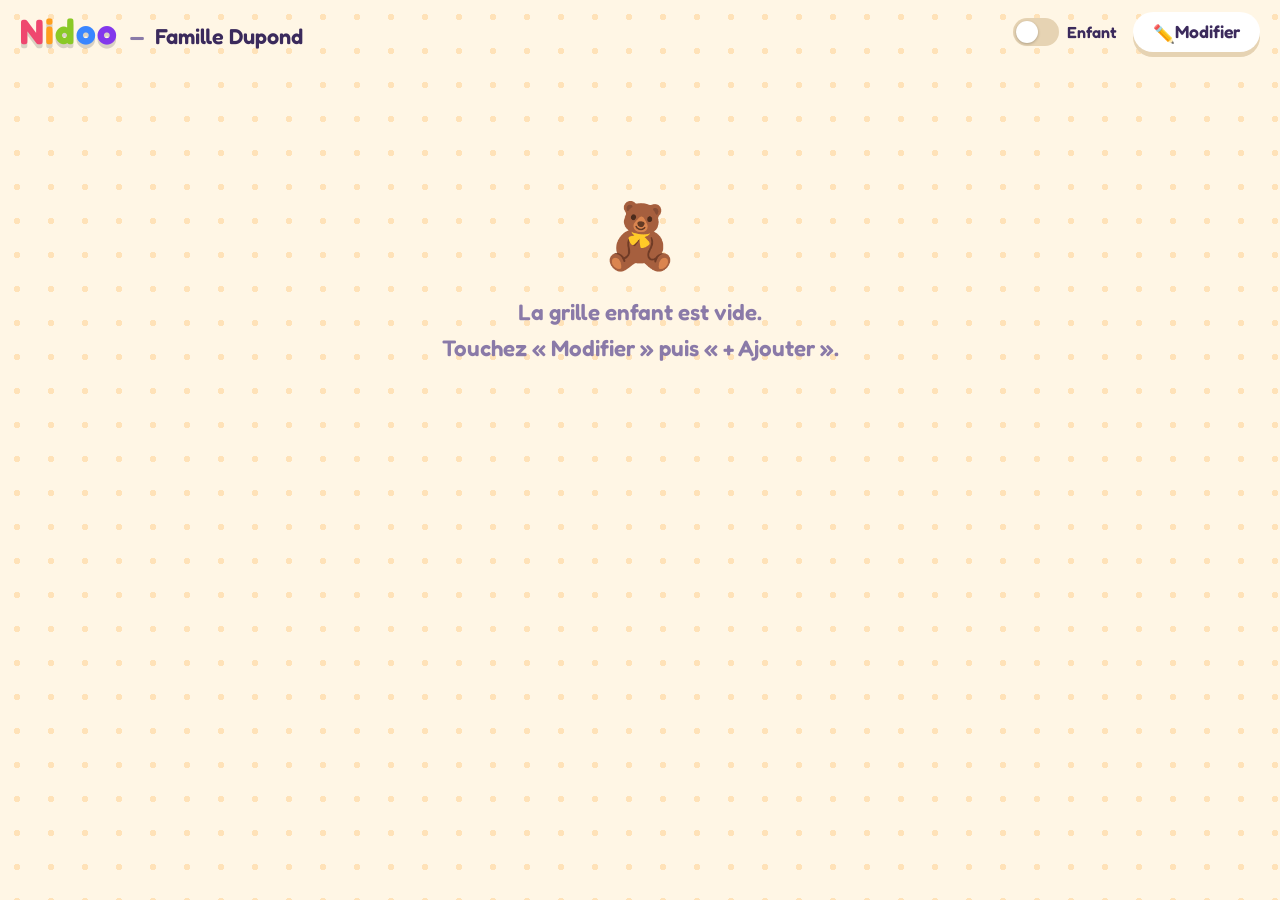
==== index.html @ b6266dcc "Widget premium Solde bancaire (Enable Banking), widgets premium débloqués par mot de passe vérifié c" ====
<!doctype html>
<html lang="fr">
<head>
  <meta charset="utf-8">
  <meta name="viewport" content="width=device-width, initial-scale=1, viewport-fit=cover">
  <meta name="apple-mobile-web-app-capable" content="yes">
  <meta name="mobile-web-app-capable" content="yes">
  <title>Nidoo</title>
  <!-- Style "enfant" ou "adulte" choisi sur cet appareil : appliqué tout de suite (évite un clignotement). -->
  <script>
    try {
      var style = JSON.parse(localStorage.getItem('nidoo.appareil') || '{}').style;
      if (style) document.documentElement.dataset.style = style;
    } catch (e) {}
  </script>
  <!-- Icônes (onglet, écran d'accueil iPad/iPhone) : fichiers du dossier favicon/ -->
  <link rel="icon" type="image/png" href="favicon/favicon-96x96.png" sizes="96x96" />
  <link rel="icon" type="image/svg+xml" href="favicon/favicon.svg" />
  <link rel="shortcut icon" href="favicon/favicon.ico" />
  <link rel="apple-touch-icon" sizes="180x180" href="favicon/apple-touch-icon.png" />
  <meta name="apple-mobile-web-app-title" content="Nidoo" />
  <link rel="manifest" href="favicon/site.webmanifest" />
  <!-- Police ronde et ludique (Google Fonts). Sans internet, une police ronde du système prend le relais. -->
  <link rel="preconnect" href="https://fonts.googleapis.com">
  <link rel="preconnect" href="https://fonts.gstatic.com" crossorigin>
  <link rel="stylesheet" href="https://fonts.googleapis.com/css2?family=Fredoka:wght@500;600;700&family=Cormorant+Garamond:wght@500;600;700&family=Manrope:wght@400;500;600;700&display=swap">
  <link rel="stylesheet" href="css/style.css">
</head>
<body>

  <!-- Barre du haut -->
  <header class="barre">
    <div class="titre-bloc">
      <h1 class="titre" aria-label="Nidoo">
        <span>N</span><span>i</span><span>d</span><span>o</span><span>o</span>
      </h1>
      <!-- Nom de la famille : modifiable en mode Modifier, partagé entre appareils (js/app.js) -->
      <span class="famille">
        <span class="famille-tiret">—</span>
        <span id="famille-nom" class="famille-nom">Famille Dupond</span>
        <label class="famille-edition">
          <input id="famille-champ" maxlength="40" autocomplete="off" aria-label="Nom de la famille">
          <span aria-hidden="true">✏️</span>
        </label>
      </span>
    </div>
    <div class="actions">
      <!-- Interrupteur enfant / adulte (js/style.js) -->
      <button id="bouton-style" class="interrupteur-style" role="switch" aria-checked="false" aria-label="Mode adulte (sinon mode enfant)">
        <span class="piste"><span class="pastille"></span></span>
        <span class="etiquette">Enfant</span>
      </button>
      <!-- Sur téléphone, seules les icônes s'affichent (css/style.css). -->
      <button id="bouton-appareil" class="bouton" hidden aria-label="Réglages de cet appareil"><span class="icone-bouton emoji">⚙️</span><span class="texte-bouton">Appareil</span></button>
      <button id="bouton-ajouter" class="bouton" hidden aria-label="Ajouter un widget"><span class="icone-bouton emoji">➕</span><span class="texte-bouton">Ajouter</span></button>
      <button id="bouton-modifier" class="bouton" aria-label="Modifier"><span class="icone-bouton emoji">✏️</span><span class="texte-bouton">Modifier</span></button>
    </div>
  </header>

  <!-- La grille : les widgets sont ajoutés ici par js/app.js -->
  <main id="grille" class="grille"></main>

  <!-- Fenêtre "Ajouter un widget" -->
  <!-- Fenêtre "⚙️ Appareil" : réglages propres à cet appareil -->
  <dialog id="appareil" class="galerie">
    <h2>⚙️ Cet appareil</h2>

    <section class="section-appareil">
      <h3>🌙 Mode nuit</h3>
      <p class="aide">Aux heures choisies : écran noir avec juste l'heure, widgets en pause. Toucher l'écran rallume pour 2 minutes.</p>
      <label class="interrupteur"><input type="checkbox" id="nuit-actif"><span>Activer le mode nuit</span></label>
      <div class="heures-nuit">
        <label class="champ"><span>De</span><input type="time" id="nuit-debut"></label>
        <label class="champ"><span>À</span><input type="time" id="nuit-fin"></label>
      </div>
    </section>

    <section class="section-appareil">
      <h3>🔗 Partager avec un autre appareil</h3>
      <p class="aide" id="partage-statut"></p>
      <div class="partage-code" id="partage-code" hidden>
        <div class="code-gros"></div>
        <div class="aide code-expire"></div>
      </div>
      <div class="partage-boutons">
        <button class="bouton" id="partage-afficher" type="button">Afficher un code</button>
        <button class="bouton" id="partage-delier" type="button" hidden>Délier cet appareil</button>
      </div>
      <form id="partage-rejoindre" class="partage-rejoindre">
        <input id="partage-saisie" maxlength="4" placeholder="J'ai un code (ex. 4T2B)" autocapitalize="characters" autocomplete="off" spellcheck="false" aria-label="Code de partage">
        <button class="bouton bouton-principal" type="submit">Relier</button>
      </form>
      <p class="erreur" id="partage-erreur"></p>
    </section>

    <p class="aide version-appareil" id="version-appareil">Version locale (non déployée)</p>
    <button id="fermer-appareil" class="bouton bouton-principal">Fermer</button>
  </dialog>

  <!-- Écran du mode nuit (js/nuit.js) -->
  <div id="nuit" class="nuit" hidden><div class="nuit-heure"></div></div>

  <dialog id="galerie" class="galerie">
    <h2>Ajouter un widget</h2>
    <div id="liste-widgets" class="liste-widgets"></div>
    <button id="fermer-galerie" class="bouton">Annuler</button>
  </dialog>

  <!-- Fenêtre "Réglages" d'un widget (bouton ⚙️ en mode Modifier) -->
  <dialog id="reglages" class="galerie">
    <form id="form-reglages">
      <h2 id="titre-reglages">Réglages</h2>
      <div id="champs-reglages" class="champs"></div>
      <div class="boutons-fenetre">
        <button type="button" id="annuler-reglages" class="bouton">Annuler</button>
        <button type="submit" class="bouton bouton-principal">Enregistrer</button>
      </div>
    </form>
  </dialog>

  <!-- 1. Les outils de base -->
  <script src="js/stockage.js"></script>
  <script src="js/appareil.js"></script>
  <script src="js/widgets.js"></script>
  <script src="js/placement.js"></script>

  <!-- 2. Les widgets (un fichier par widget, à ajouter ici) -->
  <script src="widgets/meteo-graphique.js"></script>
  <script src="widgets/meteo.js"></script>
  <script src="widgets/tempo.js"></script>
  <script src="widgets/liste.js"></script>
  <script src="widgets/routine.js"></script>
  <script src="widgets/agenda.js"></script>
  <script src="widgets/minuteur.js"></script>
  <script src="widgets/corvees.js"></script>
  <script src="widgets/compte.js"></script>
  <script src="widgets/poubelle.js"></script>
  <script src="widgets/humeurs.js"></script>
  <script src="widgets/urgences.js"></script>
  <script src="widgets/pollen.js"></script>
  <script src="widgets/carburants.js"></script>
  <script src="widgets/echeances.js"></script>
  <script src="widgets/trafic.js"></script>
  <script src="widgets/banque.js"></script>
  <script src="widgets/horloge.js"></script>
  <script src="widgets/note.js"></script>

  <!-- 3. La grille du premier lancement, puis l'application (toujours en dernier) -->
  <script src="js/app.js"></script>

  <!-- 4. Les fonctions qui s'appuient sur la grille -->
  <script src="js/nuit.js"></script>
  <script src="js/synchro.js"></script>
  <script src="js/style.js"></script>
  <script src="js/version.js"></script>
</body>
</html>
---- css/style.css ----
/* ==================================================================== */
/* Nidoo — styles (thème ludique pour les enfants)                      */
/* Les couleurs et dimensions principales sont réglables ci-dessous.    */
/* Les couleurs des widgets sont dans js/widgets.js (Nidoo.COULEURS).   */
/* ==================================================================== */

:root {
  --fond: #fff6e5;            /* fond de la page */
  --pois: #ffe2b8;            /* petits pois décoratifs du fond */
  --texte: #3b2a5c;
  --texte-doux: #8a7aa8;
  --bouton: #ffffff;
  --bouton-ombre: #e6d3b3;

  --marge: 20px;              /* espace autour de la grille */
  --ecart: 16px;              /* espace entre les widgets */
  /* Taille de la grille : elle remplit tout l'écran (calcul dans js/app.js). */
  --colonnes-horizontale: 8;  /* écran à l'horizontale (tablette, ordinateur) */
  --lignes-horizontale: 4;
  --colonnes-verticale: 4;    /* écran à la verticale */
  --lignes-verticale: 8;
  --arrondi: 26px;            /* coins arrondis des widgets */
  --relief: 6px;              /* épaisseur de l'effet "relief" sous les widgets */
  --hauteur-barre: 64px;      /* hauteur de la barre du haut */


  --courbe-temp: #c27400;     /* graphique météo : température (contraste vérifié sur le fond) */
  --courbe-pluie: #2f7de1;    /* graphique météo : risque de pluie */
  --grille: rgba(59, 42, 92, 0.12);

  /* Voiles clairs posés sur les widgets colorés (boutons, pastilles…), et ombre des gros textes.
     Le mode adulte les remplace (voir tout en bas). */
  --voile: 255 255 255;
  --voile-force: 1;
  --ombre-texte: rgba(0, 0, 0, 0.15);

  --police: "Fredoka", ui-rounded, "SF Pro Rounded", "Arial Rounded MT Bold", system-ui, sans-serif;
}

/* Mode sombre automatique : un ciel de nuit étoilé. */
@media (prefers-color-scheme: dark) {
  :root {
    --fond: #1f1b3d;
    --pois: #2c2756;
    --texte: #f4f0ff;
    --texte-doux: #a9a2d0;
    --bouton: #34306a;
    --bouton-ombre: #16132e;
    --courbe-temp: #c27f18;
    --courbe-pluie: #4f93ec;
    --grille: rgba(244, 240, 255, 0.12);
  }
}



* { box-sizing: border-box; }

html, body {
  margin: 0;
  min-height: 100%;
  color: var(--texte);
  font-family: var(--police);
  font-weight: 500;
  -webkit-tap-highlight-color: transparent;
}

body {
  /* Fond à pois */
  background-color: var(--fond);
  background-image: radial-gradient(var(--pois) 3px, transparent 3.5px);
  background-size: 34px 34px;
}

button {
  font: inherit;
  color: inherit;
  cursor: pointer;
}

/* -------------------------------------------------------------------- */
/* Barre du haut                                                        */
/* -------------------------------------------------------------------- */

.barre {
  display: flex;
  align-items: center;
  justify-content: space-between;
  gap: 12px;
  height: calc(env(safe-area-inset-top) + var(--hauteur-barre));
  padding: env(safe-area-inset-top) var(--marge) 0;
}

/* Le titre : chaque lettre a sa couleur et sautille. */
.titre {
  margin: 0;
  display: flex;
  font-size: 2.2rem;
  font-weight: 700;
  line-height: 1;
  letter-spacing: 1px;
}
.titre span {
  display: inline-block;
  text-shadow: 0 4px 0 var(--ombre-texte);
  animation: sautiller 2.4s ease-in-out infinite;
}
.titre span:nth-child(1) { color: #ef476f; animation-delay: 0s; }
.titre span:nth-child(2) { color: #ff9f1c; animation-delay: 0.15s; }
.titre span:nth-child(3) { color: #8ac926; animation-delay: 0.3s; }
.titre span:nth-child(4) { color: #3a86ff; animation-delay: 0.45s; }
.titre span:nth-child(5) { color: #8338ec; animation-delay: 0.6s; }

@keyframes sautiller {
  0%, 60%, 100% { transform: translateY(0) rotate(0); }
  30%           { transform: translateY(-6px) rotate(-4deg); }
}

.actions { display: flex; gap: 12px; }

/* Bouton "bonbon" avec relief qui s'enfonce quand on appuie. */
.bouton {
  border: 0;
  border-radius: 999px;
  padding: 9px 20px;
  background: var(--bouton);
  box-shadow: 0 5px 0 var(--bouton-ombre);
  font-size: 1.1rem;
  font-weight: 600;
  transition: transform 0.08s, box-shadow 0.08s;
}
.bouton:active {
  transform: translateY(4px);
  box-shadow: 0 1px 0 var(--bouton-ombre);
}

#bouton-ajouter {
  background: #8ac926;
  color: #1f3300;
  box-shadow: 0 5px 0 #64a000;
}
.edition #bouton-modifier {
  background: #3a86ff;
  color: #fff;
  box-shadow: 0 5px 0 #1d63d6;
}

/* -------------------------------------------------------------------- */
/* La grille                                                            */
/* -------------------------------------------------------------------- */

.grille {
  display: grid;
  grid-template-columns: repeat(var(--colonnes, 8), minmax(0, 1fr));
  grid-auto-rows: var(--case, 160px);
  gap: calc(var(--ecart) + var(--relief)) var(--ecart);
  padding: 12px var(--marge) calc(env(safe-area-inset-bottom) + var(--marge) + var(--relief));
}

.vide {
  grid-column: 1 / -1;
  grid-row: 1 / span 2;
  z-index: 1;
  text-align: center;
  color: var(--texte-doux);
  font-size: 1.4rem;
  font-weight: 600;
  line-height: 1.6;
  margin-top: 12vh;
}
.vide::before {
  content: "🧸";
  display: block;
  font-size: 4rem;
  margin-bottom: 8px;
  animation: sautiller 2.4s ease-in-out infinite;
}

/* -------------------------------------------------------------------- */
/* Un widget                                                            */
/* Ses couleurs viennent de --w-fond, --w-ombre et --w-texte,           */
/* posées par js/app.js selon la couleur choisie.                       */
/* -------------------------------------------------------------------- */

.widget {
  --w-fond: #3a86ff;
  --w-ombre: #1d63d6;
  --w-texte: #ffffff;

  position: relative;
  background: var(--w-fond);
  color: var(--w-texte);
  border-radius: var(--arrondi);
  box-shadow:
    0 var(--relief) 0 var(--w-ombre),
    0 calc(var(--relief) + 10px) 24px rgba(0, 0, 0, 0.12);
  user-select: none;
  -webkit-user-select: none;
  transition: transform 0.12s ease-out;
  animation: apparaitre 0.35s cubic-bezier(0.34, 1.56, 0.64, 1);
}

/* Un petit "rebond" quand on appuie sur un widget. */
body:not(.edition) .widget:active { transform: scale(0.97); }

@keyframes apparaitre {
  from { transform: scale(0.6); opacity: 0; }
  to   { transform: scale(1);   opacity: 1; }
}

/* La position de chaque widget (colonne, ligne) est posée par js/app.js. */
.widget { z-index: 1; }

/* Les cases de la grille, visibles seulement en mode "Modifier". */
.emplacement {
  display: none;
  border: 3px dashed color-mix(in srgb, var(--texte-doux) 35%, transparent);
  border-radius: var(--arrondi);
}
.edition .emplacement { display: block; }
.emplacement.cible {
  border: 3px solid #3a86ff;
  background: color-mix(in srgb, #3a86ff 22%, transparent);
}

/* Le contenu prend toute la place ; "container-type" permet aux widgets */
/* d'adapter la taille du texte à leur case (unités cqmin, cqw...).     */
.contenu {
  position: absolute;
  inset: 0;
  overflow: hidden;
  border-radius: inherit;
  container-type: size;
}

/* Décor : deux bulles claires dans les coins de chaque widget. */
.contenu::before,
.contenu::after {
  content: "";
  position: absolute;
  border-radius: 50%;
  background: rgb(var(--voile) / calc(0.18 * var(--voile-force)));
  pointer-events: none;
}
.contenu::before { width: 60cqmin; height: 60cqmin; top: -22cqmin; right: -18cqmin; }
.contenu::after  { width: 26cqmin; height: 26cqmin; bottom: -8cqmin; left: 10cqmin; }

.contenu > * { position: relative; z-index: 1; }

.widget-inconnu {
  margin: 0;
  padding: 16px;
  font-weight: 600;
}

/* -------------------------------------------------------------------- */
/* Mode "Modifier"                                                      */
/* -------------------------------------------------------------------- */

.bouton-widget {
  display: none;
  position: absolute;
  width: 40px;
  height: 40px;
  padding: 0;
  border: 3px solid #fff;
  border-radius: 50%;
  background: #ffffff;
  color: #3b2a5c;
  font-size: 1.2rem;
  font-weight: 700;
  line-height: 1;
  box-shadow: 0 3px 0 rgba(0, 0, 0, 0.2);
  z-index: 2;
}

.bouton-supprimer { top: -12px; left: -12px; background: #ef476f; color: #fff; font-size: 1.6rem; }
.bouton-couleur   { bottom: -12px; left: -12px; }
.bouton-reglages  { top: -12px; right: -12px; }

.edition .bouton-widget { display: grid; place-items: center; }

.edition .widget {
  cursor: grab;
  touch-action: none;             /* le doigt déplace le widget au lieu de faire défiler */
  animation: trembler 0.28s ease-in-out infinite alternate;
}
.edition .widget:nth-child(2n) { animation-delay: -0.14s; }

/* En mode "Modifier", on ne peut pas utiliser le contenu des widgets. */
.edition .contenu { pointer-events: none; }

@keyframes trembler {
  from { transform: rotate(-1.2deg); }
  to   { transform: rotate(1.2deg); }
}

/* Moins d'animations si l'appareil le demande. */
@media (prefers-reduced-motion: reduce) {
  .titre span, .vide::before, .widget, .galerie[open] { animation: none; }
  .edition .widget { animation: none; outline: 3px dashed var(--texte-doux); outline-offset: 4px; }
}

/* Pendant un glisser-déposer */
.widget.en-deplacement { opacity: 0.3; animation: none; }

.fantome {
  position: fixed;
  z-index: 100;
  pointer-events: none;
  animation: none !important;
  transform: scale(1.06) rotate(3deg);
  box-shadow: 0 20px 40px rgba(0, 0, 0, 0.3);
}

/* -------------------------------------------------------------------- */
/* Fenêtre "Ajouter un widget"                                          */
/* -------------------------------------------------------------------- */

.galerie {
  border: 0;
  border-radius: 32px;
  padding: 28px;
  width: min(560px, calc(100vw - 32px));
  background: var(--fond);
  color: var(--texte);
  box-shadow: 0 10px 0 rgba(0, 0, 0, 0.15), 0 30px 60px rgba(0, 0, 0, 0.3);
  text-align: center;
}
.galerie[open] { animation: apparaitre 0.3s cubic-bezier(0.34, 1.56, 0.64, 1); }
.galerie::backdrop { background: rgba(40, 20, 80, 0.45); }
.galerie h2 { margin: 0 0 22px; font-size: 1.8rem; font-weight: 700; }

/* Fenêtre "Réglages" */
.champs { display: grid; gap: 16px; text-align: left; margin-bottom: 24px; }
.champ { display: grid; gap: 6px; font-weight: 600; }
.champ input,
.champ select,
.champ textarea {
  width: 100%;
  padding: 12px 14px;
  border: 3px solid var(--bouton-ombre);
  border-radius: 16px;
  background: var(--bouton);
  color: var(--texte);
  font: inherit;
  font-weight: 500;
}
.champ textarea { resize: vertical; line-height: 1.4; }
.champ input:focus,
.champ select:focus,
.champ textarea:focus { outline: none; border-color: #3a86ff; }
.champ small { color: var(--texte-doux); font-weight: 500; line-height: 1.35; }
.boutons-fenetre { display: flex; gap: 12px; justify-content: center; }
.bouton-principal { background: #3a86ff; color: #fff; box-shadow: 0 5px 0 #1d63d6; }

.liste-widgets {
  display: grid;
  grid-template-columns: repeat(auto-fill, minmax(130px, 1fr));
  gap: 18px;
  margin-bottom: 24px;
}

.choix-widget {
  display: flex;
  flex-direction: column;
  align-items: center;
  gap: 8px;
  padding: 20px 8px;
  border: 0;
  border-radius: 24px;
  background: var(--w-fond);
  color: var(--w-texte);
  box-shadow: 0 6px 0 var(--w-ombre);
  font-size: 1.2rem;
  font-weight: 600;
  transition: transform 0.08s, box-shadow 0.08s;
}
.choix-widget:active { transform: translateY(5px); box-shadow: 0 1px 0 var(--w-ombre); }
.choix-widget .icone { font-size: 2.6rem; }

/* ==================================================================== */
/* Styles des widgets (un bloc par widget)                              */
/* Utiliser var(--w-texte) pour la couleur du texte.                    */
/* ==================================================================== */

/* --- Horloge --- */
.horloge {
  height: 100%;
  display: flex;
  flex-direction: column;
  align-items: center;
  justify-content: center;
  gap: 4cqmin;
  padding: 8cqmin;
}
.horloge-heure {
  font-size: 36cqmin;
  font-weight: 700;
  line-height: 1;
  font-variant-numeric: tabular-nums;
  text-shadow: 0 1.2cqmin 0 var(--ombre-texte);
}
.horloge-date {
  font-size: 11cqmin;
  font-weight: 600;
  text-align: center;
  opacity: 0.9;
}
.taille-petit .horloge-heure { font-size: 30cqmin; }
.taille-petit .horloge-date  { font-size: 12cqmin; }

/* --- Note --- */
.note {
  width: 100%;
  height: 100%;
  border: 0;
  resize: none;
  padding: 22px 24px;
  background: transparent;
  color: var(--w-texte);
  font: inherit;
  font-size: 1.35rem;
  font-weight: 600;
  line-height: 1.4;
  outline: none;
}
.note::placeholder { color: var(--w-texte); opacity: 0.65; }

/* --- Éléments communs aux widgets --- */
.widget-message {
  margin: 0;
  height: 100%;
  display: grid;
  place-items: center;
  padding: 12px;
  text-align: center;
  font-weight: 600;
}

.widget-entete {
  display: flex;
  justify-content: space-between;
  align-items: center;
  gap: 8px;
  padding: 14px 18px 8px;
  font-size: 1.3rem;
  font-weight: 700;
}
.compteur {
  padding: 2px 12px;
  border-radius: 999px;
  background: rgb(var(--voile) / calc(0.3 * var(--voile-force)));
  font-size: 1rem;
}

/* Liste dans un widget (courses, routine, agenda) : la liste défile si elle est longue. */
.liste-widget { height: 100%; display: flex; flex-direction: column; }
.liste-widget ul {
  flex: 1;
  margin: 0 6px 10px 0;       /* laisse un peu d'air à droite de la barre de défilement */
  padding: 0 8px 0 14px;
  list-style: none;
  overflow-y: auto;

  /* Barre de défilement discrète : fine, un peu transparente, sans fond. */
  scrollbar-width: thin;
  scrollbar-color: color-mix(in srgb, var(--w-texte) 40%, transparent) transparent;
}

/* Même chose pour les navigateurs qui utilisent l'ancienne méthode (Safari plus ancien). */
.liste-widget ul::-webkit-scrollbar { width: 6px; }
.liste-widget ul::-webkit-scrollbar-track { background: transparent; }
.liste-widget ul::-webkit-scrollbar-thumb {
  background: color-mix(in srgb, var(--w-texte) 40%, transparent);
  border-radius: 999px;
}
.liste-vide { padding: 10px 4px; opacity: 0.85; font-weight: 600; }

/* Cases à cocher rondes */
.cases li {
  display: flex;
  align-items: center;
  gap: 12px;
  padding: 6px 4px;
  font-size: 1.15rem;
  font-weight: 600;
  transition: opacity 0.3s, transform 0.3s;
}
.case {
  flex: none;
  width: 34px;
  height: 34px;
  padding: 0;
  border: 3px solid currentColor;
  border-radius: 50%;
  background: rgb(var(--voile) / calc(0.25 * var(--voile-force)));
  display: grid;
  place-items: center;
  font-size: 1.2rem;
  font-weight: 700;
}
.cases li.fait .case,
.cases li.coche .case { background: var(--w-texte); color: var(--w-fond); }
.cases li.fait .case::after,
.cases li.coche .case::after { content: "✓"; }
.cases li.fait span { text-decoration: line-through; opacity: 0.7; }
.cases li.coche { opacity: 0; transform: translateX(30px); }

.bravo {
  margin: 0 14px 6px;
  padding: 6px 12px;
  border-radius: 14px;
  background: rgb(var(--voile) / calc(0.3 * var(--voile-force)));
  text-align: center;
  font-weight: 700;
}

/* Ligne d'ajout (courses) */
.ajout { display: flex; gap: 8px; padding: 8px 14px 14px; }
.ajout input {
  flex: 1;
  min-width: 0;
  padding: 10px 14px;
  border: 0;
  border-radius: 999px;
  background: rgb(var(--voile) / calc(0.85 * var(--voile-force)));
  color: #3b2a5c;
  font: inherit;
  font-weight: 600;
}
.ajout input:focus { outline: 3px solid rgb(var(--voile) / calc(0.8 * var(--voile-force))); }
.ajout button {
  flex: none;
  width: 44px;
  height: 44px;
  border: 0;
  border-radius: 50%;
  background: var(--w-texte);
  color: var(--w-fond);
  font-size: 1.8rem;
  font-weight: 700;
  line-height: 1;
  box-shadow: 0 4px 0 rgba(0, 0, 0, 0.2);
}

/* --- Météo et Tempo (même mise en page : une colonne par jour) --- */
.meteo,
.tempo {
  height: 100%;
  display: grid;
  grid-auto-flow: column;
  grid-auto-columns: 1fr;
  align-items: center;
  padding: 4cqh 3cqw;
}
.meteo-jour,
.tempo-jour {
  display: flex;
  flex-direction: column;
  align-items: center;
  text-align: center;
  font-weight: 600;
}
.meteo-jour { cursor: pointer; border-radius: 16px; transition: transform 0.1s; }
.meteo-jour:active { transform: scale(0.95); }
.meteo-titre,
.tempo-titre { font-size: max(13px, 10cqh); font-weight: 700; }
.meteo-icone { font-size: 30cqh; line-height: 1.1; }
.meteo-temp  { font-size: 22cqh; font-weight: 700; line-height: 1; }
.meteo-minmax { font-size: max(12px, 8cqh); opacity: 0.9; }

.tempo-pastille {
  width: 42cqh;
  height: 42cqh;
  margin: 4cqh 0;
  border-radius: 50%;
  border: 4px solid rgb(var(--voile) / calc(0.8 * var(--voile-force)));
  box-shadow: 0 1.5cqh 0 rgba(0, 0, 0, 0.15);
  display: grid;
  place-items: center;
  font-size: 22cqh;
  font-weight: 700;
}
/* Aujourd'hui | ⚡ | Demain : l'éclair prend juste la place dont il a besoin. */
.tempo:has(.tempo-eclair) { grid-auto-flow: row; grid-template-columns: 1fr auto 1fr; }
.tempo-eclair {
  font-size: 22cqh;
  filter: drop-shadow(0 1cqh 0 rgba(0, 0, 0, 0.15));
}
.tempo-nom    { font-size: max(13px, 11cqh); font-weight: 700; }
.tempo-detail { font-size: max(11px, 8cqh); opacity: 0.85; }

/* --- Agenda --- */
.agenda li { padding: 3px 4px; }
.agenda-jour {
  margin-top: 6px;
  font-size: 0.95rem;
  font-weight: 700;
  text-transform: uppercase;
  letter-spacing: 0.5px;
  opacity: 0.85;
}
/* Trait de séparation entre deux jours (pas au-dessus du premier). */
.agenda-evt + .agenda-jour {
  margin-top: 10px;
  padding-top: 10px;
  border-top: 2px solid color-mix(in srgb, var(--w-texte) 30%, transparent);
}
.agenda-evt {
  display: flex;
  align-items: flex-start;   /* la pastille d'heure ne s'étire pas si le titre fait 2 lignes */
  gap: 10px;
  font-size: 1.05rem;
  font-weight: 600;
  line-height: 1.3;
}
.agenda-heure {
  flex: none;
  min-width: 4.2em;
  padding: 1px 8px;
  border-radius: 10px;
  background: rgb(var(--voile) / calc(0.28 * var(--voile-force)));
  text-align: center;
  font-size: 0.9rem;
}
.agenda-exemple {
  margin-bottom: 4px;
  padding: 4px 10px !important;
  border-radius: 12px;
  background: rgba(0, 0, 0, 0.15);
  font-size: 0.85rem;
  font-weight: 600;
}

/* --- Minuteur (façon minuteur de cuisine) --- */
/*    +   ↺   +                                                         */
/*   MM   :   SS                                                        */
/*    −   ▶   −                                                         */
.minuteur {
  height: 100%;
  display: grid;
  grid-template-columns: 1fr auto 1fr;
  grid-template-rows: 1fr auto 1fr;
  place-items: center;
  padding: 4cqh 6cqw;
}
.minuteur-chiffres {
  font-size: min(36cqmin, 25cqw);   /* tient aussi dans une case étroite */
  font-weight: 700;
  line-height: 1;
  font-variant-numeric: tabular-nums;
  text-shadow: 0 1cqmin 0 var(--ombre-texte);
}
.minuteur-deux-points {
  font-size: min(28cqmin, 18cqw);
  font-weight: 700;
  line-height: 1;
  padding-bottom: 3cqmin;
}
.minuteur.tourne .minuteur-deux-points { animation: clignoter 1s steps(1) infinite; }
@keyframes clignoter { 50% { opacity: 0.25; } }

.minuteur-bouton {
  width: 22cqmin;
  height: 22cqmin;
  min-width: 34px;
  min-height: 34px;
  padding: 0;
  border: 0;
  border-radius: 50%;
  background: rgb(var(--voile) / calc(0.3 * var(--voile-force)));
  color: inherit;
  font-size: max(18px, 14cqmin);
  font-weight: 700;
  line-height: 1;
  display: grid;
  place-items: center;
  box-shadow: 0 0.8cqmin 0 rgba(0, 0, 0, 0.18);
  touch-action: manipulation;
  user-select: none;
  -webkit-user-select: none;
  transition: transform 0.08s, opacity 0.2s;
}
.minuteur-bouton:active { transform: translateY(2px) scale(0.94); }
.minuteur-bouton:disabled { opacity: 0.2; }

/* ▶ en bas : bien visible. */
.minuteur-principal { background: var(--w-texte); color: var(--w-fond); }

/* En 1×2, on resserre au centre pour ne pas écarter les chiffres. */
.taille-moyen .minuteur { padding: 4cqh 24cqw; }

/* Fini : les chiffres clignotent. */
.minuteur.termine .minuteur-chiffres { animation: clignoter 0.6s steps(1) infinite; }

/* Quand ça sonne : le widget se secoue. */
.widget.sonne { animation: secouer 0.5s ease-in-out infinite; }
@keyframes secouer {
  0%, 100% { transform: rotate(0) scale(1); }
  25%      { transform: rotate(-3deg) scale(1.03); }
  75%      { transform: rotate(3deg) scale(1.03); }
}
@media (prefers-reduced-motion: reduce) {
  .widget.sonne { animation: none; outline: 6px solid var(--w-texte); }
}

/* --- Corvées --- */
.corvee {
  height: 100%;
  display: flex;
  flex-direction: column;
  align-items: center;
  justify-content: center;
  gap: 3cqh;
  padding: 6cqh 6cqw;
  text-align: center;
}
.corvee-titre { font-size: max(12px, 11cqh); font-weight: 700; line-height: 1.15; }
.corvee-qui {
  font-size: 20cqh;
  font-weight: 700;
  line-height: 1.05;
  text-shadow: 0 1cqh 0 var(--ombre-texte);
  overflow-wrap: anywhere;
}
.corvee-demain {
  padding: 1cqh 4cqw;
  border-radius: 999px;
  background: rgb(var(--voile) / calc(0.28 * var(--voile-force)));
  font-size: max(11px, 8.5cqh);
  font-weight: 600;
}

/* --- Popin (fenêtre par-dessus la grille) --- */
.popin { width: min(760px, calc(100vw - 32px)); }
.popin-contenu { margin-bottom: 22px; }

/* Détail météo heure par heure */
.heures {
  display: grid;
  grid-template-columns: repeat(5, 1fr);   /* 15 heures = 3 lignes de 5 */
  gap: 10px;
}
@media (max-width: 520px) { .heures { grid-template-columns: repeat(3, 1fr); } }
.heure-carte {
  display: flex;
  flex-direction: column;
  align-items: center;
  gap: 2px;
  padding: 10px 4px;
  border-radius: 18px;
  background: color-mix(in srgb, #3a86ff 14%, transparent);
  font-weight: 600;
}
.heure-heure { font-size: 0.95rem; opacity: 0.8; }
.heure-icone { font-size: 2rem; line-height: 1.2; }
.heure-temp  { font-size: 1.35rem; font-weight: 700; }
.heure-pluie { font-size: 0.85rem; opacity: 0.75; }
.heure-pluie.forte { opacity: 1; color: #1d63d6; }
@media (prefers-color-scheme: dark) { .heure-pluie.forte { color: #7fb0ff; } }

/* Liste en 1×2 : plus compact pour garder de la place aux éléments. */
.taille-moyen .liste-widget .widget-entete { padding: 8px 14px 2px; font-size: 1.05rem; }
.taille-moyen .liste-widget .cases li { padding: 2px 4px; font-size: 1rem; }
.taille-moyen .liste-widget .case { width: 26px; height: 26px; border-width: 2.5px; }
.taille-moyen .liste-widget .ajout { padding: 4px 12px 10px; }
.taille-moyen .liste-widget .ajout input { padding: 6px 12px; }
.taille-moyen .liste-widget .ajout button { width: 34px; height: 34px; font-size: 1.4rem; }

/* --- Graphique météo (widgets/meteo-graphique.js) --- */
.graph-lecture {
  min-height: 1.6em;
  margin: 0 0 6px;
  font-size: 1.1rem;
  color: var(--texte);
}
.graph-meteo { display: block; width: 100%; height: auto; touch-action: none; user-select: none; -webkit-user-select: none; }
.graph-titre  { fill: var(--texte); font: 600 15px var(--police); }
.graph-axe    { fill: var(--texte-doux); font: 500 13px var(--police); }
.graph-valeur { fill: var(--texte); font: 700 15px var(--police); }
.graph-icone  { font-size: 22px; }
.graph-grille { stroke: var(--grille); stroke-width: 1; }
.graph-maintenant { stroke: var(--texte-doux); stroke-width: 1; stroke-dasharray: 3 4; }
.graph-ligne-temp,
.graph-ligne-pluie { fill: none; stroke-width: 3; stroke-linecap: round; stroke-linejoin: round; }
.graph-ligne-temp  { stroke: var(--courbe-temp); }
.graph-ligne-pluie { stroke: var(--courbe-pluie); }
.graph-zone-temp   { fill: var(--courbe-temp); opacity: 0.12; }
.graph-zone-pluie  { fill: var(--courbe-pluie); opacity: 0.2; }
.graph-point-temp,
.graph-point-pluie { stroke: var(--fond); stroke-width: 2.5; }
.graph-point-temp  { fill: var(--courbe-temp); }
.graph-point-pluie { fill: var(--courbe-pluie); }
.graph-repere-ligne { stroke: var(--texte-doux); stroke-width: 1.5; }
.graph-toucher { fill: transparent; cursor: crosshair; }

.heures-tableau { margin-top: 14px; text-align: left; }
.heures-tableau summary { cursor: pointer; color: var(--texte-doux); font-weight: 600; margin-bottom: 10px; }

/* Routine : un emoji par étape à la place du rond ; un ✓ vert quand c'est fait. */
.case.case-emoji {
  position: relative;
  border: 0;
  background: rgb(var(--voile) / calc(0.35 * var(--voile-force)));
  font-size: 1.25rem;
  font-weight: 400;
}
.cases li.fait .case.case-emoji { background: rgb(var(--voile) / calc(0.6 * var(--voile-force))); color: inherit; }
.cases li.fait .case.case-emoji::after {
  content: "✓";
  position: absolute;
  right: -5px;
  bottom: -5px;
  width: 18px;
  height: 18px;
  border-radius: 50%;
  background: #2e9d4f;
  color: #fff;
  font-size: 0.75rem;
  font-weight: 700;
  line-height: 18px;
  text-align: center;
  box-shadow: 0 0 0 2px var(--w-fond);
}

/* Réglages : jours de la semaine à cocher */
.jours { display: flex; gap: 6px; flex-wrap: wrap; }
.jour { position: relative; }
.jour input { position: absolute; opacity: 0; inset: 0; margin: 0; cursor: pointer; }
.jour span {
  display: grid;
  place-items: center;
  width: 42px;
  height: 42px;
  border-radius: 50%;
  border: 3px solid var(--bouton-ombre);
  background: var(--bouton);
  font-weight: 700;
}
.jour input:checked + span { background: #3a86ff; border-color: #3a86ff; color: #fff; }
.jour input:focus-visible + span { outline: 3px solid #3a86ff; outline-offset: 2px; }

/* --- Liste --- */
.liste-corps { flex: 1; min-width: 0; }
.liste-infos { display: flex; align-items: center; gap: 6px; margin-top: 2px; }
.liste-texte {
  display: block;
  width: 100%;
  padding: 2px 0;
  border: 0;
  background: none;
  color: inherit;
  font: inherit;
  text-align: left;
  overflow-wrap: anywhere;
}
.liste-qui {
  flex: none;
  width: 22px;
  height: 22px;
  border-radius: 50%;
  display: grid;
  place-items: center;
  color: #fff;
  font-size: 0.75rem;
  font-weight: 700;
  box-shadow: 0 0 0 2px rgb(var(--voile) / calc(0.7 * var(--voile-force)));
}
.liste-date {
  flex: none;
  padding: 1px 8px;
  border-radius: 999px;
  background: rgb(var(--voile) / calc(0.85 * var(--voile-force)));
  color: #3b2a5c;
  font-size: 0.75rem;
  font-weight: 700;
  white-space: nowrap;
}
.liste-date.urgent { color: #9a5b00; }
.liste-date.retard { background: #fff; color: #c62828; }
.liste-edition { margin-bottom: 0; }
.liste-edition .champ span { font-weight: 600; }

/* --- Compte à rebours --- */
.compte {
  height: 100%;
  display: flex;
  flex-direction: column;
  align-items: center;
  justify-content: center;
  gap: 1cqh;
  padding: 6cqh 6cqw;
  text-align: center;
}
.compte-emoji  { font-size: min(22cqh, 26cqw); line-height: 1.1; }
.compte-nombre {
  font-size: min(34cqh, 40cqw);
  font-weight: 700;
  line-height: 1;
  font-variant-numeric: tabular-nums;
  text-shadow: 0 1cqh 0 var(--ombre-texte);
}
.compte-unite  { font-size: max(12px, min(10cqh, 11cqw)); font-weight: 600; opacity: 0.9; }
.compte-titre  { font-size: max(12px, min(10cqh, 11cqw)); font-weight: 700; line-height: 1.15; overflow-wrap: anywhere; }
.compte-jour-j { font-size: max(14px, min(13cqh, 14cqw)); font-weight: 700; line-height: 1.15; }
.compte.jour-j .compte-emoji { animation: sautiller 1.6s ease-in-out infinite; }

/* --- Poubelles --- */
.poubelle {
  height: 100%;
  display: flex;
  flex-direction: column;
  align-items: center;
  justify-content: center;
  gap: 3cqh;
  padding: 6cqh 6cqw;
  text-align: center;
}
.poubelle-titre { font-size: max(12px, min(11cqh, 12cqw)); font-weight: 700; }
.poubelle-quand { font-size: max(11px, min(9cqh, 10cqw)); font-weight: 600; line-height: 1.2; }
.poubelle-bacs  { display: flex; gap: 4cqw; }
.poubelle-bac {
  width: min(38cqh, 40cqw);
  aspect-ratio: 1;
  border-radius: 28%;
  background: var(--bac);
  border: 3px solid var(--bac-bord);
  box-shadow: 0 1.2cqh 0 rgba(0, 0, 0, 0.18);
  display: grid;
  place-items: center;
}
.poubelle-bacs .poubelle-bac:only-child { width: min(44cqh, 46cqw); }
.poubelle-bac span { font-size: min(20cqh, 22cqw); filter: drop-shadow(0 1px 0 rgb(var(--voile) / calc(0.4 * var(--voile-force)))); }
.poubelle.ce-soir .poubelle-bac { animation: sautiller 1.6s ease-in-out infinite; }

/* --- Fenêtre "⚙️ Appareil" --- */
.section-appareil { text-align: left; margin-bottom: 22px; }
.section-appareil h3 { margin: 0 0 6px; font-size: 1.25rem; }
.section-appareil .aide { margin: 0 0 12px; color: var(--texte-doux); line-height: 1.35; }
.interrupteur { display: flex; align-items: center; gap: 10px; font-weight: 600; cursor: pointer; margin-bottom: 12px; }
.interrupteur input { width: 24px; height: 24px; accent-color: #3a86ff; }
.heures-nuit { display: flex; gap: 12px; }
.heures-nuit .champ { flex: 1; min-width: 0; }
.heures-nuit input { display: block; width: 100%; min-width: 0; }
.heures-nuit input:disabled { opacity: 0.5; }

/* --- Mode nuit : noir complet, heure très sombre, rien d'autre --- */
.nuit {
  position: fixed;
  inset: 0;
  z-index: 1000;
  background: #000;
  display: grid;
  place-items: center;
  cursor: pointer;
}
.nuit[hidden] { display: none; }
.nuit-heure {
  color: #3a3a3a;
  font: 600 clamp(64px, 14vw, 180px) / 1 var(--police);
  font-variant-numeric: tabular-nums;
  letter-spacing: 2px;
}
body.nuit { background: #000; }
body.nuit .barre,
body.nuit .grille { display: none; }
body.nuit * { animation: none !important; }

/* Section "Partager avec un autre appareil" */
.partage-code { text-align: center; margin: 4px 0 14px; }
.code-gros {
  display: inline-block;
  padding: 10px 26px;
  border-radius: 20px;
  background: var(--bouton);
  box-shadow: 0 5px 0 var(--bouton-ombre);
  font-size: 3rem;
  font-weight: 700;
  letter-spacing: 0.35em;
  padding-right: calc(26px - 0.35em);
  font-variant-numeric: tabular-nums;
}
.partage-code .aide { margin-top: 10px; }
.partage-boutons { display: flex; gap: 10px; flex-wrap: wrap; margin-bottom: 12px; }
.partage-rejoindre { display: flex; gap: 10px; }
.partage-rejoindre input {
  flex: 1;
  min-width: 0;
  padding: 10px 14px;
  border: 3px solid var(--bouton-ombre);
  border-radius: 16px;
  background: var(--bouton);
  color: var(--texte);
  font: inherit;
  font-weight: 700;
  letter-spacing: 0.2em;
  text-transform: uppercase;
}
.partage-rejoindre input::placeholder { letter-spacing: normal; text-transform: none; font-weight: 500; }
.erreur { color: #c62828; font-weight: 600; margin: 8px 0 0; min-height: 1em; }
@media (prefers-color-scheme: dark) { .erreur { color: #ff8a8a; } }
#appareil { max-height: calc(100dvh - 32px); overflow-y: auto; }

/* --- Interrupteur enfant / adulte (barre du haut) --- */
.interrupteur-style {
  display: flex;
  align-items: center;
  gap: 8px;
  padding: 6px 4px;
  border: 0;
  background: none;
  font-weight: 600;
  color: var(--texte);
}
.interrupteur-style .piste {
  position: relative;
  width: 46px;
  height: 28px;
  border-radius: 999px;
  background: var(--bouton-ombre);
  transition: background 0.2s;
}
.interrupteur-style .pastille {
  position: absolute;
  top: 3px;
  left: 3px;
  width: 22px;
  height: 22px;
  border-radius: 50%;
  background: #fff;
  box-shadow: 0 1px 3px rgba(0, 0, 0, 0.25);
  transition: transform 0.2s;
}
.interrupteur-style[aria-checked="true"] .piste { background: #1b1b1d; }
.interrupteur-style[aria-checked="true"] .pastille { transform: translateX(18px); }
@media (max-width: 600px) { .interrupteur-style .etiquette { display: none; } }

/* ==================================================================== */
/* MODE ADULTE : fond blanc, cartes sobres, typographie élégante.        */
/* Tout le reste de l'application est identique.                        */
/* ==================================================================== */

html[data-style="adulte"] {
  --fond: #ffffff;
  --pois: transparent;
  --texte: #1b1b1d;
  --texte-doux: #7a756d;
  --bouton: #ffffff;
  --bouton-ombre: #e6e1d8;
  --filet: #ebe6de;               /* fins traits (bordures des cartes, champs) */

  --police: "Manrope", "Helvetica Neue", system-ui, sans-serif;
  --police-titre: "Cormorant Garamond", "Didot", Georgia, serif;

  --arrondi: 18px;
  --relief: 0px;
  --voile: 27 27 29;              /* les voiles deviennent de légers gris */
  --voile-force: 0.2;
  --ombre-texte: transparent;

  /* Graphique météo : toujours sur fond blanc */
  --courbe-temp: #b06a00;
  --courbe-pluie: #2f6fd6;
  --grille: rgba(0, 0, 0, 0.07);

  color-scheme: light;
}

html[data-style="adulte"] body {
  background: var(--fond);
  font-weight: 400;
  letter-spacing: 0.01em;
}

/* Titre : une seule couleur, sans animation, en serif. */
html[data-style="adulte"] .titre {
  font-family: var(--police-titre);
  font-weight: 600;
  font-size: 2.1rem;
  letter-spacing: 0.04em;
}
html[data-style="adulte"] .titre span { color: var(--texte); text-shadow: none; animation: none; }

/* Boutons : fins, noir et blanc. */
html[data-style="adulte"] .bouton {
  background: #fff;
  color: var(--texte);
  border: 1px solid var(--texte);
  box-shadow: none;
  font-weight: 600;
  font-size: 0.95rem;
  letter-spacing: 0.04em;
}
html[data-style="adulte"] .bouton:active { transform: none; box-shadow: none; opacity: 0.7; }
html[data-style="adulte"] #bouton-ajouter,

html[data-style="adulte"] .edition #bouton-modifier,
html[data-style="adulte"] .bouton-principal { background: var(--texte); color: #fff; box-shadow: none; }

/* Les widgets : cartes blanches, filet fin, ombre douce ; la couleur du widget
   devient un fin trait en haut de la carte. */
html[data-style="adulte"] .widget {
  background: #fff;
  color: var(--texte);
  border: 1px solid var(--filet);
  box-shadow: 0 1px 2px rgba(0, 0, 0, 0.03), 0 10px 30px rgba(0, 0, 0, 0.05);
  animation: none;
}
html[data-style="adulte"] .widget::before {
  content: "";
  position: absolute;
  top: -1px;
  left: 22px;
  right: 22px;
  height: 3px;
  border-radius: 0 0 3px 3px;
  background: var(--w-fond);
  z-index: 2;
}
/* À l'intérieur, les widgets se croient sur une carte blanche à texte foncé. */
html[data-style="adulte"] .widget .contenu {
  --w-texte: #1b1b1d;
  --w-fond: #ffffff;
  --w-ombre: #e6e1d8;
}
html[data-style="adulte"] .contenu::before,
html[data-style="adulte"] .contenu::after { display: none; }   /* plus de bulles décoratives */
html[data-style="adulte"] .edition .widget { animation-duration: 0.35s; }
html[data-style="adulte"] .fantome { box-shadow: 0 24px 60px rgba(0, 0, 0, 0.15); }

/* Gros chiffres et titres en serif élégante. */
html[data-style="adulte"] :is(.horloge-heure, .minuteur-chiffres, .minuteur-deux-points, .meteo-temp,
  .compte-nombre, .corvee-qui, .heure-temp, .code-gros, .nuit-heure) {
  font-family: var(--police-titre);
  font-weight: 600;
  font-variant-numeric: lining-nums tabular-nums;
  letter-spacing: 0.01em;
}
html[data-style="adulte"] :is(.widget-entete, .galerie h2, .section-appareil h3, .graph-titre) {
  font-family: var(--police-titre);
  font-weight: 600;
  letter-spacing: 0.02em;
}
html[data-style="adulte"] .widget-entete { font-size: 1.45rem; }
html[data-style="adulte"] :is(.meteo-titre, .tempo-titre, .corvee-titre, .compte-titre, .poubelle-titre, .agenda-jour, .heure-heure) {
  text-transform: uppercase;
  letter-spacing: 0.12em;
  font-size: max(10px, 0.72rem);
  font-weight: 600;
  color: var(--texte-doux);
}
html[data-style="adulte"] .graph-titre { font-size: 17px; }

/* Petits boutons du mode Modifier */
html[data-style="adulte"] .bouton-widget {
  background: #fff;
  color: var(--texte);
  border: 1px solid var(--filet);
  box-shadow: 0 2px 6px rgba(0, 0, 0, 0.08);
}
html[data-style="adulte"] .bouton-supprimer { background: var(--texte); color: #fff; border-color: var(--texte); }
html[data-style="adulte"] .emplacement { border: 1px dashed #d8d2c8; }
html[data-style="adulte"] .emplacement.cible { border: 1px solid var(--texte); background: rgba(0, 0, 0, 0.04); }

/* Fenêtres */
html[data-style="adulte"] .galerie {
  background: #fff;
  border: 1px solid var(--filet);
  box-shadow: 0 30px 80px rgba(0, 0, 0, 0.16);
}
html[data-style="adulte"] .galerie[open] { animation: none; }
html[data-style="adulte"] .galerie::backdrop { background: rgba(20, 20, 22, 0.35); }
html[data-style="adulte"] .galerie h2 { font-size: 2rem; }
html[data-style="adulte"] .choix-widget {
  background: #fff;
  color: var(--texte);
  border: 1px solid var(--filet);
  box-shadow: none;
  font-weight: 600;
}
html[data-style="adulte"] .choix-widget:active { transform: none; background: #faf8f5; }
html[data-style="adulte"] :is(.champ input, .champ select, .champ textarea, .partage-rejoindre input) {
  border: 1px solid #d8d2c8;
  border-radius: 10px;
}
html[data-style="adulte"] :is(.champ input, .champ select, .champ textarea):focus { border-color: var(--texte); }
html[data-style="adulte"] .jour span { border: 1px solid #d8d2c8; }
html[data-style="adulte"] .jour input:checked + span { background: var(--texte); border-color: var(--texte); }
html[data-style="adulte"] .code-gros { box-shadow: none; border: 1px solid var(--filet); }
html[data-style="adulte"] .heure-carte { background: #faf8f5; }

/* Détails enfantins retirés */
html[data-style="adulte"] .vide::before { content: none; }
html[data-style="adulte"] :is(.compte.jour-j .compte-emoji, .poubelle.ce-soir .poubelle-bac) { animation: none; }
html[data-style="adulte"] .poubelle-bac { box-shadow: none; }
html[data-style="adulte"] .tempo-pastille { box-shadow: none; border-width: 2px; }
html[data-style="adulte"] .interrupteur-style .piste { background: #ddd8cf; }
html[data-style="adulte"] .interrupteur-style[aria-checked="true"] .piste { background: var(--texte); }
html[data-style="adulte"] .agenda-exemple { background: #f5f2ed; color: var(--texte-doux); font-weight: 500; }
html[data-style="adulte"] .agenda-evt + .agenda-jour { border-top: 1px solid var(--filet); }
html[data-style="adulte"] .case { border-width: 1.5px; background: #fff; }
html[data-style="adulte"] .case.case-emoji { background: #f5f2ed; }
html[data-style="adulte"] :is(.agenda-heure, .compteur, .corvee-demain, .liste-date) { background: #f5f2ed; }
html[data-style="adulte"] .ajout input { background: #f5f2ed; color: var(--texte); }
html[data-style="adulte"] .minuteur-bouton { background: #f5f2ed; box-shadow: none; }
html[data-style="adulte"] .minuteur-principal { background: var(--texte); color: #fff; }

/* Liste : l'initiale de la personne s'affiche dans la case à cocher. */
.case.case-personne .liste-qui { box-shadow: none; pointer-events: none; }
.cases li.coche .case.case-personne .liste-qui { display: none; }   /* cochée : on voit le ✓ */

/* Agenda : flèche ↻ pour recharger */
.agenda-recharger {
  flex: none;
  width: 34px;
  height: 34px;
  padding: 0;
  border: 0;
  border-radius: 50%;
  background: rgb(var(--voile) / calc(0.28 * var(--voile-force)));
  color: inherit;
  display: grid;
  place-items: center;
  cursor: pointer;
}
.agenda-recharger:active { transform: scale(0.92); }
.agenda-recharger.tourne svg { animation: tourner 0.8s linear infinite; }
@keyframes tourner { to { transform: rotate(360deg); } }
html[data-style="adulte"] .agenda-recharger { background: #f5f2ed; }
.edition .agenda-recharger { visibility: hidden; }   /* pas en mode Modifier (le ⚙️ est à cet endroit) */

/* Grille vide : bouton pour copier la grille enfant dans la grille adulte */
.vide p { margin: 0 0 14px; }
.vide .aide { font-size: 0.95rem; margin-top: 10px; }

/* --- Humeurs (1 à 4 enfants dans une case) --- */
.humeurs {
  height: 100%;
  display: grid;
  gap: 3cqmin;
  padding: 5cqmin;
}
.humeurs.nb-1 { grid-template: 1fr / 1fr; }
.humeurs.nb-2 { grid-template: 1fr / 1fr 1fr; }
.humeurs.nb-3 { grid-template: 1fr / 1fr 1fr 1fr; }
.humeurs.nb-4 { grid-template: 1fr 1fr / 1fr 1fr; }
.humeur {
  min-width: 0;
  padding: 2cqmin;
  border: 0;
  border-radius: 18px;
  background: rgb(var(--voile) / calc(0.22 * var(--voile-force)));
  color: inherit;
  display: flex;
  flex-direction: column;
  align-items: center;
  justify-content: center;
  gap: 1cqmin;
  transition: transform 0.1s;
}
.humeur:active { transform: scale(0.94); }
.humeur-emoji { line-height: 1; }
.humeurs.nb-1 .humeur-emoji { font-size: 48cqmin; }
.humeurs.nb-2 .humeur-emoji { font-size: 30cqmin; }
.humeurs.nb-3 .humeur-emoji { font-size: 22cqmin; }
.humeurs.nb-4 .humeur-emoji { font-size: 22cqmin; }
.humeur-prenom {
  max-width: 100%;
  font-size: max(11px, 9cqmin);
  font-weight: 700;
  white-space: nowrap;
  overflow: hidden;
  text-overflow: ellipsis;
}
.humeurs.nb-3 .humeur-prenom { font-size: max(10px, 7.5cqmin); }
.humeurs-choix { display: grid; grid-template-columns: repeat(4, 1fr); gap: 10px; }
.humeur-choix {
  display: flex;
  flex-direction: column;
  align-items: center;
  gap: 4px;
  padding: 12px 4px;
  border: 3px solid transparent;
  border-radius: 18px;
  background: var(--bouton);
  box-shadow: 0 4px 0 var(--bouton-ombre);
  font-weight: 600;
}
.humeur-choix span { font-size: 2.6rem; line-height: 1.1; }
.humeur-choix.actuelle { border-color: #3a86ff; }
@media (max-width: 520px) { .humeurs-choix { grid-template-columns: repeat(2, 1fr); } }
html[data-style="adulte"] .humeur { background: #f5f2ed; }
html[data-style="adulte"] .humeur-choix { box-shadow: none; border: 1px solid var(--filet); }
html[data-style="adulte"] .humeur-choix.actuelle { border-color: var(--texte); }

/* --- Urgences --- */
.urgences {
  width: 100%;
  height: 100%;
  padding: 5cqmin;
  border: 0;
  background: none;
  color: inherit;
  display: flex;
  flex-direction: column;
  gap: 3cqmin;
  cursor: pointer;
}
.urgences-titre { font-size: max(12px, 10cqmin); font-weight: 700; text-align: center; }
.urgences-grille { flex: 1; display: grid; grid-template: 1fr 1fr / 1fr 1fr; gap: 3cqmin; }
.urgence-case {
  display: flex;
  flex-direction: column;
  align-items: center;
  justify-content: center;
  border-radius: 14px;
  background: rgb(var(--voile) / calc(0.25 * var(--voile-force)));
  line-height: 1.05;
}
.urgence-case span { font-size: 16cqmin; }
.urgence-case b { font-size: 13cqmin; }
.urgences-liste { display: grid; gap: 8px; text-align: left; }
.urgences-liste h3 { margin: 10px 0 0; font-size: 1.05rem; color: var(--texte-doux); }
.urgence-ligne {
  display: flex;
  align-items: center;
  gap: 12px;
  padding: 10px 14px;
  border-radius: 16px;
  background: var(--bouton);
  box-shadow: 0 3px 0 var(--bouton-ombre);
  color: inherit;
  text-decoration: none;
}
.urgence-emoji { font-size: 1.8rem; }
.urgence-texte { flex: 1; display: flex; flex-direction: column; }
.urgence-texte small { color: var(--texte-doux); font-weight: 500; }
.urgence-numero { font-size: 1.5rem; font-weight: 700; font-variant-numeric: tabular-nums; white-space: nowrap; }
.urgence-adresse {
  display: flex;
  gap: 12px;
  align-items: center;
  padding: 12px 14px;
  border-radius: 16px;
  border: 3px dashed var(--bouton-ombre);
}
.urgence-adresse span { font-size: 1.8rem; }
.urgence-adresse small { display: block; color: var(--texte-doux); }
.urgence-adresse strong { font-size: 1.2rem; }
html[data-style="adulte"] :is(.urgence-ligne) { box-shadow: none; border: 1px solid var(--filet); }
html[data-style="adulte"] .urgence-case { background: #f5f2ed; }
html[data-style="adulte"] .urgence-adresse { border: 1px dashed #d8d2c8; }

/* --- Pollen et air --- */
.pollen {
  width: 100%;
  height: 100%;
  padding: 6cqmin 7cqmin;
  border: 0;
  background: none;
  color: inherit;
  display: flex;
  flex-direction: column;
  justify-content: center;
  gap: 4cqh;
  text-align: left;
  cursor: pointer;
}
.pollen-titre { font-size: max(11px, 9cqmin); font-weight: 700; white-space: nowrap; overflow: hidden; text-overflow: ellipsis; }
.pollen-jour { display: flex; flex-direction: column; gap: 1.5cqh; }
.pollen-quand { font-size: max(10px, 7.5cqmin); font-weight: 700; opacity: 0.8; text-transform: uppercase; letter-spacing: 0.04em; }
.pollen-mesure { display: flex; align-items: center; gap: 2.5cqmin; font-size: max(11px, 8.5cqmin); font-weight: 600; white-space: nowrap; }
.pollen-mesure i, .pollen-tableau i {
  flex: none;
  width: max(10px, 7cqmin);
  height: max(10px, 7cqmin);
  border-radius: 50%;
  box-shadow: 0 0 0 2px rgb(var(--voile) / calc(0.8 * var(--voile-force)));
}
.pollen-tableau { width: 100%; border-collapse: collapse; text-align: left; }
.pollen-tableau th, .pollen-tableau td { padding: 9px 8px; border-bottom: 1px solid var(--bouton-ombre); }
.pollen-tableau thead th { color: var(--texte-doux); font-size: 0.9rem; }
.pollen-tableau td { font-weight: 600; }
.pollen-tableau i { display: inline-block; width: 12px; height: 12px; margin-right: 8px; vertical-align: -1px; box-shadow: none; }

/* --- Carburants --- */
.carburant {
  width: 100%;
  height: 100%;
  padding: 6cqmin;
  border: 0;
  background: none;
  color: inherit;
  display: flex;
  flex-direction: column;
  align-items: center;
  justify-content: center;
  gap: 3cqh;
  text-align: center;
  cursor: pointer;
}
.carburant-titre { font-size: max(11px, 10cqmin); font-weight: 700; }
.carburant-prix {
  font-size: min(20cqh, 19cqw);
  font-weight: 700;
  line-height: 1;
  font-variant-numeric: tabular-nums;
  text-shadow: 0 1cqh 0 var(--ombre-texte);
  white-space: nowrap;
}
.carburant-lieu { font-size: max(10px, 8.5cqmin); font-weight: 600; line-height: 1.2; overflow-wrap: anywhere; }
.carburant-liste { display: grid; gap: 8px; text-align: left; }
.carburant-station {
  display: flex;
  align-items: center;
  gap: 12px;
  padding: 10px 14px;
  border-radius: 16px;
  background: var(--bouton);
  box-shadow: 0 3px 0 var(--bouton-ombre);
}
.carburant-station.meilleur { outline: 3px solid #2e9d4f; }
.carburant-rang { font-weight: 700; color: var(--texte-doux); width: 1.2em; text-align: center; }
.carburant-infos { flex: 1; display: flex; flex-direction: column; min-width: 0; }
.carburant-infos small { color: var(--texte-doux); font-weight: 500; }
.carburant-montant { font-size: 1.35rem; font-weight: 700; font-variant-numeric: tabular-nums; white-space: nowrap; }
html[data-style="adulte"] .carburant-station { box-shadow: none; border: 1px solid var(--filet); }
html[data-style="adulte"] .carburant-station.meilleur { outline: 1px solid var(--texte); }
html[data-style="adulte"] .carburant-prix { font-family: var(--police-titre); font-weight: 600; }

/* --- Échéances --- */
.echeance-ajouter {
  flex: none;
  width: 34px;
  height: 34px;
  padding: 0;
  border: 0;
  border-radius: 50%;
  background: var(--w-texte);
  color: var(--w-fond);
  font-size: 1.5rem;
  font-weight: 700;
  line-height: 1;
}
.echeances { flex: 1; margin: 0; padding: 0 14px 10px; list-style: none; overflow-y: auto; }
.echeance {
  width: 100%;
  display: flex;
  align-items: center;
  gap: 10px;
  padding: 8px 4px;
  border: 0;
  border-bottom: 1px solid rgb(var(--voile) / calc(0.3 * var(--voile-force)));
  background: none;
  color: inherit;
  font: inherit;
  font-size: 1.05rem;
  font-weight: 600;
  text-align: left;
}
.echeance-texte { flex: 1; min-width: 0; overflow-wrap: anywhere; }
.echeance-texte small { opacity: 0.7; }
.echeance-quand {
  flex: none;
  padding: 2px 9px;
  border-radius: 999px;
  background: rgb(var(--voile) / calc(0.3 * var(--voile-force)));
  font-size: 0.8rem;
  font-weight: 700;
  white-space: nowrap;
}
.echeance-quand.bientot { background: #fff; color: #b35300; box-shadow: 0 0 0 2px #ff9f1c; } /* se voit sur toutes les couleurs */
.echeance-quand.retard { background: #e0453a; color: #fff; }
.echeance-form .boutons-fenetre { flex-wrap: wrap; }
html[data-style="adulte"] .echeance-quand { background: #f5f2ed; }
html[data-style="adulte"] .echeance-quand.bientot { background: #fde3c2; color: #7a3d00; }
html[data-style="adulte"] .echeance-quand.retard { background: #f6d2cf; color: #9b1c12; }
html[data-style="adulte"] .echeance { border-bottom-color: var(--filet); }
html[data-style="adulte"] .echeance-ajouter { background: var(--texte); color: #fff; }

/* Liaison : choix des grilles à garder */
.choix-grilles { text-align: left; }
.choix-grille { border: 2px solid var(--bouton-ombre); border-radius: 16px; padding: 10px 14px 12px; margin: 0; }
.choix-grille legend { font-weight: 700; padding: 0 6px; }
.choix-grille label { display: flex; align-items: center; gap: 10px; padding: 6px 0; font-weight: 600; cursor: pointer; }
.choix-grille input { width: 20px; height: 20px; accent-color: #3a86ff; }
html[data-style="adulte"] .choix-grille { border: 1px solid var(--filet); }

.version-appareil { text-align: center; font-size: 0.85rem; margin: -6px 0 14px; }

/* --- Trafic --- */
.trafic { height: 100%; display: flex; flex-direction: column; justify-content: center; gap: 1.5cqh; padding: 6cqh 6cqw; }
.trafic.charge .trafic-recharger { animation: tourner 0.8s linear infinite; }
.trafic-entete { display: flex; justify-content: space-between; align-items: center; gap: 6px; font-size: max(13px, 11cqh); font-weight: 700; }
.trafic-entete span { white-space: nowrap; overflow: hidden; text-overflow: ellipsis; }
.trafic-recharger {
  flex: none; width: 30px; height: 30px; padding: 0; border: 0; border-radius: 50%;
  background: rgb(var(--voile) / calc(0.28 * var(--voile-force))); color: inherit; font-size: 1rem; font-weight: 700;
}
.trafic-ligne { display: flex; align-items: center; gap: 3cqw; flex-wrap: wrap; }
.trafic-duree { font-size: min(26cqh, 20cqw); font-weight: 700; line-height: 1; text-shadow: 0 1cqh 0 var(--ombre-texte); }
.trafic-retard, .trafic-fluide { padding: 2px 9px; border-radius: 999px; font-size: max(11px, 8cqh); font-weight: 700; white-space: nowrap; }
.trafic-retard { background: #fff; color: #b35300; box-shadow: 0 0 0 2px #f08c3a; }
.trafic-fluide { background: #fff; color: #1f7a3c; }
.trafic-arrivee { font-size: max(12px, 9.5cqh); font-weight: 600; }
.trafic-info { font-size: max(10px, 7.5cqh); opacity: 0.85; }
.taille-petit .trafic-info { display: none; }
.trafic-resume { text-align: center; font-weight: 600; margin: 0 0 12px; }
.trafic-carte { height: min(42vh, 420px); border-radius: 14px; overflow: hidden; background: #eee; }
.trafic-legende { display: flex; gap: 14px; justify-content: center; align-items: center; margin: 10px 0 0; font-size: 0.9rem; color: var(--texte-doux); }
.trafic-legende i { display: inline-block; width: 18px; height: 6px; border-radius: 3px; margin-right: 6px; }
.trafic-marqueur { font-size: 26px; line-height: 34px; text-align: center; filter: drop-shadow(0 2px 2px rgba(0,0,0,.3)); }
html[data-style="adulte"] .trafic-recharger { background: #f5f2ed; }
html[data-style="adulte"] .trafic-duree { font-family: var(--police-titre); font-weight: 600; }
html[data-style="adulte"] .trafic-retard { background: #fde3c2; color: #7a3d00; box-shadow: none; }
html[data-style="adulte"] .trafic-fluide { background: #e3f1e6; }

/* Dans la fenêtre (hors widget), les pastilles gardent une taille normale. */
.trafic-resume .trafic-retard { font-size: 0.9rem; }

/* Trafic : adresses modifiables dans la fenêtre */
.trafic-adresses {
  display: grid;
  grid-template-columns: 1fr auto;
  grid-template-areas: "depart inverser" "arrivee inverser" "actions actions";
  gap: 8px 10px;
  text-align: left;
  margin-bottom: 12px;
}
.trafic-adresses .champ:nth-of-type(1) { grid-area: depart; }
.trafic-adresses .champ:nth-of-type(2) { grid-area: arrivee; }
.trafic-adresses .champ { display: flex; align-items: center; gap: 10px; }
.trafic-adresses .champ span { width: 4.5em; flex: none; font-weight: 600; }
.trafic-adresses .champ input { flex: 1; min-width: 0; }
.trafic-inverser { grid-area: inverser; align-self: center; width: 46px; height: 46px; padding: 0; font-size: 1.3rem; }
.trafic-actions { grid-area: actions; display: flex; justify-content: flex-end; gap: 10px; }
.trafic-resume .trafic-fluide { font-size: 0.9rem; background: #e3f1e6; }
@media (max-width: 520px) { .trafic-adresses .champ span { width: auto; } }

/* Une fenêtre trop haute pour l'écran défile au lieu d'être coupée. */
.popin { max-height: calc(100dvh - 32px); overflow-y: auto; }

/* --- Nom de la famille à côté du titre --- */
.titre-bloc { display: flex; align-items: baseline; gap: 12px; min-width: 0; }
.famille { display: flex; align-items: baseline; gap: 10px; min-width: 0; font-size: 1.35rem; font-weight: 600; color: var(--texte); }
.famille-tiret { color: var(--texte-doux); }
.famille-nom { white-space: nowrap; overflow: hidden; text-overflow: ellipsis; }
.famille-edition { display: none; align-items: center; gap: 6px; }
.famille-edition input {
  width: 14em;
  max-width: 40vw;
  padding: 4px 10px;
  border: 2px dashed var(--bouton-ombre);
  border-radius: 12px;
  background: var(--bouton);
  color: var(--texte);
  font: inherit;
}
.famille-edition input:focus { outline: none; border-style: solid; border-color: #3a86ff; }
.edition .famille-nom { display: none; }
.edition .famille-edition { display: flex; }
html[data-style="adulte"] .famille { font-family: var(--police-titre); font-size: 1.6rem; font-weight: 500; letter-spacing: 0.02em; }
html[data-style="adulte"] .famille-edition input { border: 1px dashed #d8d2c8; border-radius: 8px; }
@media (max-width: 700px) { .famille { font-size: 1rem; } .famille-edition input { width: 9em; } }

/* Routine : la hauteur des lignes s'adapte au nombre d'étapes pour que tout tienne
   sans faire défiler (au-delà de 5 étapes, tout se resserre). */
.routine-etapes {
  --ligne: calc((100cqh - 62px) / max(var(--etapes, 5), 5));
  overflow-y: auto;
}
.routine-etapes li {
  height: var(--ligne);
  min-height: 24px;
  padding: 0 4px;
  gap: min(12px, calc(var(--ligne) * 0.3));
  font-size: clamp(12px, calc(var(--ligne) * 0.48), 1.15rem);
}
.routine-etapes .case.case-emoji {
  width: clamp(22px, calc(var(--ligne) - 6px), 34px);
  height: clamp(22px, calc(var(--ligne) - 6px), 34px);
  font-size: clamp(12px, calc(var(--ligne) * 0.5), 1.25rem);
}
.routine-etapes .case.case-emoji::after { width: 15px; height: 15px; line-height: 15px; font-size: 0.65rem; right: -4px; bottom: -4px; }

/* Ajout d'une Liste : vierge ou existante */
.choix-listes { display: grid; gap: 10px; text-align: left; }
.choix-liste {
  display: grid;
  grid-template-columns: auto 1fr;
  grid-template-rows: auto auto;
  column-gap: 12px;
  align-items: center;
  padding: 12px 16px;
  border: 0;
  border-radius: 16px;
  background: var(--bouton);
  box-shadow: 0 4px 0 var(--bouton-ombre);
  color: inherit;
  font: inherit;
  text-align: left;
}
.choix-liste span { grid-row: 1 / span 2; font-size: 1.8rem; }
.choix-liste small { color: var(--texte-doux); font-weight: 500; }
.choix-liste:active { transform: translateY(3px); box-shadow: 0 1px 0 var(--bouton-ombre); }
html[data-style="adulte"] .choix-liste { box-shadow: none; border: 1px solid var(--filet); }

/* --- Mode adulte : chaque widget a un fond pastel de sa couleur, pour bien distinguer les blocs --- */
html[data-style="adulte"] .widget {
  background: color-mix(in srgb, var(--w-fond) 13%, #ffffff);
  border-color: color-mix(in srgb, var(--w-fond) 32%, #ffffff);
}
/* Les petits éléments intérieurs passent en blanc translucide pour ressortir sur le pastel
   (":where" garde une priorité faible : les pastilles d'alerte gardent leurs couleurs). */
html[data-style="adulte"] .widget :where(.agenda-exemple, .case.case-emoji, .agenda-heure, .compteur, .corvee-demain,
  .liste-date, .ajout input, .agenda-recharger, .humeur, .urgence-case, .echeance-quand, .trafic-recharger) {
  background: rgba(255, 255, 255, 0.75);
}
html[data-style="adulte"] .widget .minuteur-bouton:not(.minuteur-principal) { background: rgba(255, 255, 255, 0.75); }
html[data-style="adulte"] .widget .case:not(.case-emoji) { background: rgba(255, 255, 255, 0.8); }
html[data-style="adulte"] .widget :where(.echeance, .agenda-evt + .agenda-jour) { border-color: color-mix(in srgb, var(--w-fond) 25%, #ffffff); }
html[data-style="adulte"] .widget .ajout input,
html[data-style="adulte"] .widget .case.case-emoji { background: rgba(255, 255, 255, 0.75); }

/* --- Barre du haut : textes et icônes des boutons --- */
.icone-bouton { display: none; }
/* Sur ordinateur et tablette : "+ Ajouter", "⚙️ Appareil" ; "Modifier" / "Terminé" sans icône. */
#bouton-ajouter .icone-bouton, #bouton-appareil .icone-bouton { display: inline; margin-right: 6px; }
#bouton-ajouter .icone-bouton { font-size: 0; }
#bouton-ajouter .icone-bouton::before { content: "+"; font-size: 1.1rem; }

/* Sur téléphone : seulement les icônes, en boutons ronds. */
@media (max-width: 600px) {
  .barre { gap: 8px; }
  .actions { gap: 8px; flex: none; }
  .actions .bouton { width: 44px; height: 44px; padding: 0; display: grid; place-items: center; }
  .actions .bouton .texte-bouton { display: none; }
  .actions .bouton .icone-bouton { display: inline; margin: 0; font-size: 1.3rem; }
  #bouton-ajouter .icone-bouton { font-size: 1.3rem; }
  #bouton-ajouter .icone-bouton::before { content: none; }
  .titre { font-size: 1.8rem; }
  .edition .famille { display: none; }   /* en mode Modifier, place aux boutons */
  .famille { font-size: 1rem; }
}
.actions .bouton[hidden] { display: none; }

/* Emojis dans les boutons ronds : dessinés avec la police d'emojis du système, hauteur de
   ligne neutre et sans espacement, pour être bien centrés (sur iPhone/iPad, les dimensions
   de la police du texte les décalaient). */
.emoji {
  display: block;
  font-family: "Apple Color Emoji", "Segoe UI Emoji", "Noto Color Emoji", system-ui, sans-serif;
  font-weight: 400;
  line-height: 1;
  letter-spacing: 0;
  text-shadow: none;
}
.bouton-widget { line-height: 0; letter-spacing: 0; }
.bouton-widget .emoji { font-size: 1.1rem; }
.bouton-widget svg { display: block; }
.actions .bouton .icone-bouton.emoji { display: inline-block; vertical-align: -0.1em; }
@media (max-width: 600px) {
  .actions .bouton { letter-spacing: 0; line-height: 0; }
  .actions .bouton .icone-bouton.emoji { display: block; vertical-align: 0; }
}
@media (max-width: 600px) {
  #bouton-ajouter .icone-bouton, #bouton-appareil .icone-bouton { margin: 0; }
}

/* --- Widgets premium : bouton 🔒 dans la galerie, fenêtre du mot de passe --- */
.choix-premium { --w-fond: #e9e4f5; --w-ombre: #c3b8de; --w-texte: #3d3359; }
.premium-form { display: flex; flex-direction: column; gap: 10px; }
.premium-form input { font: inherit; font-size: 1.3rem; padding: 10px 14px; border-radius: 12px; border: 2px solid #ddd; text-align: center; letter-spacing: 0.3em; }

/* --- Solde bancaire (comme le widget de l'application de la banque) --- */
.banque {
  height: 100%;
  display: flex;
  flex-direction: column;
  justify-content: space-between;
  padding: 9cqh 7cqw;
  cursor: pointer;
}
.banque-haut { display: flex; align-items: flex-start; justify-content: space-between; gap: 3cqw; }
.banque-nom {
  font-size: max(10px, min(10cqh, 7cqw));
  font-weight: 700;
  text-transform: uppercase;
  letter-spacing: 0.08em;
  line-height: 1.2;
  overflow-wrap: anywhere;
}
.banque-oeil {
  flex: none;
  width: max(30px, min(22cqh, 15cqw));
  aspect-ratio: 1;
  border: none;
  border-radius: 50%;
  background: var(--voile);
  color: inherit;
  display: grid;
  place-items: center;
  padding: 0;
  cursor: pointer;
}
.banque-oeil svg { width: 60%; height: 60%; fill: none; stroke: currentColor; stroke-width: 2; stroke-linecap: round; }
.banque-montant {
  font-size: min(26cqh, 14cqw);
  font-weight: 700;
  line-height: 1;
  white-space: nowrap;
  font-variant-numeric: tabular-nums;
}
.banque-cache, .banque-attente { opacity: 0.55; letter-spacing: 0.05em; }
.banque-date { font-size: max(10px, min(9cqh, 6.5cqw)); font-weight: 600; opacity: 0.8; line-height: 1.2; }
.banque-vide { align-items: center; justify-content: center; gap: 6cqh; text-align: center; }
.banque-icone { font-size: min(30cqh, 30cqw); line-height: 1; }

/* La fenêtre "Compte affiché" */
.banque-message { font-weight: 600; }
.banque-comptes, .banque-types { display: flex; flex-direction: column; gap: 8px; margin-bottom: 12px; }
.banque-compte, .banque-type {
  display: flex;
  flex-direction: column;
  align-items: flex-start;
  gap: 2px;
  text-align: left;
  font: inherit;
  padding: 10px 14px;
  border-radius: 12px;
  border: 2px solid #e2e2e2;
  background: #fff;
  color: inherit;
  cursor: pointer;
}
.banque-compte span, .banque-type span { font-size: 0.85rem; opacity: 0.7; }
.banque-compte.choisi, .banque-type.choisi { border-color: #2e7d32; background: #f1f8f1; }
.banque-connexion { display: flex; gap: 8px; flex-wrap: wrap; }
.banque-liste { flex: 1; min-width: 0; font: inherit; padding: 8px 10px; border-radius: 12px; border: 2px solid #ddd; background: #fff; }

html[data-style="adulte"] .banque-montant {
  font-family: var(--police-titre);
  font-weight: 600;
  font-variant-numeric: lining-nums tabular-nums;
}
html[data-style="adulte"] .banque-nom { font-weight: 600; letter-spacing: 0.12em; }
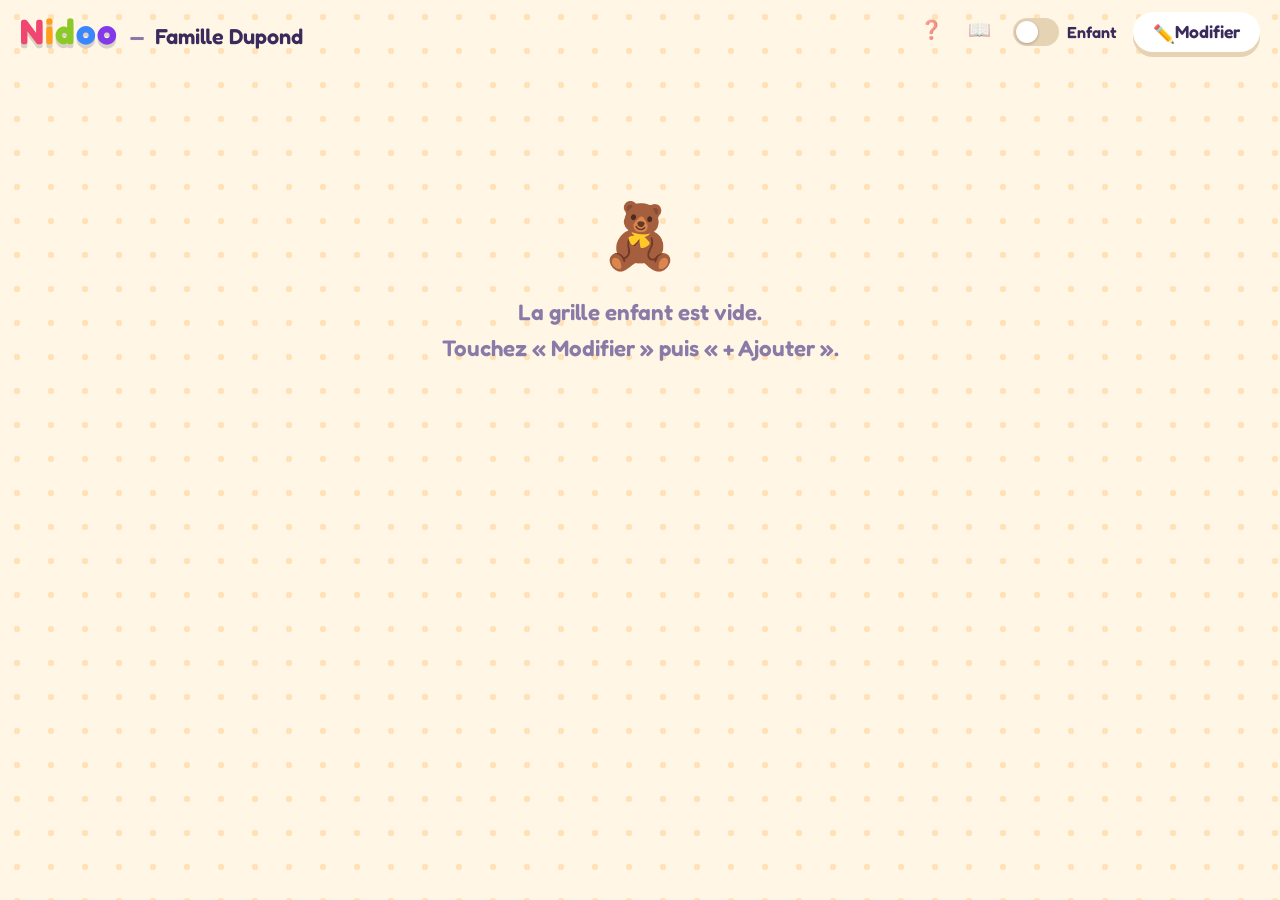
==== commit 9cd04dce: "Barre du haut : liens discrets ❓ (aide) et 📖 (documentation), dans un nouvel onglet Co-Authored-By: " ====
--- a/index.html
+++ b/index.html
@@ -3,6 +3,13 @@
 <head>
   <meta charset="utf-8">
   <meta name="viewport" content="width=device-width, initial-scale=1, viewport-fit=cover">
+  <!-- Google Tag Manager -->
+  <script async src="https://www.googletagmanager.com/gtm.js?id=GTM-T9W3R7LS"></script>
+  <script>
+    window.dataLayer = window.dataLayer || [];
+    function gtag(){dataLayer.push(arguments);}
+    gtag('js', new Date());
+  </script>
   <meta name="apple-mobile-web-app-capable" content="yes">
   <meta name="mobile-web-app-capable" content="yes">
   <title>Nidoo</title>
@@ -45,6 +52,9 @@
       </span>
     </div>
     <div class="actions">
+      <!-- Aide et documentation : petits liens discrets (nouvel onglet, pour ne pas quitter Nidoo) -->
+      <a class="lien-discret emoji" href="help/" target="_blank" rel="noopener" aria-label="Aide (questions fréquentes)" title="Aide">❓</a>
+      <a class="lien-discret emoji" href="doc/" target="_blank" rel="noopener" aria-label="Documentation des widgets" title="Documentation">📖</a>
       <!-- Interrupteur enfant / adulte (js/style.js) -->
       <button id="bouton-style" class="interrupteur-style" role="switch" aria-checked="false" aria-label="Mode adulte (sinon mode enfant)">
         <span class="piste"><span class="pastille"></span></span>
@@ -130,6 +140,11 @@
   <script src="widgets/tempo.js"></script>
   <script src="widgets/liste.js"></script>
   <script src="widgets/routine.js"></script>
+  <script src="widgets/emploi-du-temps.js"></script>
+  <script src="widgets/recompenses.js"></script>
+  <script src="widgets/menu-recettes.js"></script>
+  <script src="widgets/menu.js"></script>
+  <script src="widgets/anniversaires.js"></script>
   <script src="widgets/agenda.js"></script>
   <script src="widgets/minuteur.js"></script>
   <script src="widgets/corvees.js"></script>
@@ -147,6 +162,7 @@
 
   <!-- 3. La grille du premier lancement, puis l'application (toujours en dernier) -->
   <script src="js/app.js"></script>
+  <script src="js/defilement.js"></script>
 
   <!-- 4. Les fonctions qui s'appuient sur la grille -->
   <script src="js/nuit.js"></script>
--- a/css/style.css
+++ b/css/style.css
@@ -455,25 +455,38 @@
 }
 
 /* Liste dans un widget (courses, routine, agenda) : la liste défile si elle est longue. */
-.liste-widget { height: 100%; display: flex; flex-direction: column; }
+/* La liste occupe exactement le cadre du widget (taille fixe : sur iPad, une hauteur
+   en pourcentage peut laisser la liste grandir au lieu de défiler). */
+.liste-widget { position: absolute; inset: 0; display: flex; flex-direction: column; }
 .liste-widget ul {
   flex: 1;
-  margin: 0 6px 10px 0;       /* laisse un peu d'air à droite de la barre de défilement */
-  padding: 0 8px 0 14px;
+  min-height: 0;
+  margin: 0 6px 10px 0;
+  padding: 0 14px 0 14px;     /* à droite : la place de la barre de défilement */
   list-style: none;
   overflow-y: auto;
-
-  /* Barre de défilement discrète : fine, un peu transparente, sans fond. */
-  scrollbar-width: thin;
-  scrollbar-color: color-mix(in srgb, var(--w-texte) 40%, transparent) transparent;
-}
-
-/* Même chose pour les navigateurs qui utilisent l'ancienne méthode (Safari plus ancien). */
-.liste-widget ul::-webkit-scrollbar { width: 6px; }
-.liste-widget ul::-webkit-scrollbar-track { background: transparent; }
-.liste-widget ul::-webkit-scrollbar-thumb {
-  background: color-mix(in srgb, var(--w-texte) 40%, transparent);
+  -webkit-overflow-scrolling: touch;
+  touch-action: pan-y;              /* le doigt fait défiler la liste */
+  overscroll-behavior: contain;     /* arrivé au bout, la page ne part pas en rebond */
+  /* La barre du navigateur est masquée : js/defilement.js dessine la sienne, toujours visible. */
+  scrollbar-width: none;
+}
+.liste-widget ul::-webkit-scrollbar { display: none; }
+
+/* Barre de défilement dessinée par js/defilement.js (visible dès que la liste dépasse). */
+.barre-defilement {
+  position: absolute;
+  right: 7px;
+  width: 5px;
   border-radius: 999px;
+  background: color-mix(in srgb, var(--w-texte) 14%, transparent);
+  pointer-events: none;
+}
+.barre-defilement[hidden] { display: none; }
+.barre-defilement-curseur {
+  width: 100%;
+  border-radius: 999px;
+  background: color-mix(in srgb, var(--w-texte) 55%, transparent);
 }
 .liste-vide { padding: 10px 4px; opacity: 0.85; font-weight: 600; }
 
@@ -1745,3 +1758,407 @@
   font-variant-numeric: lining-nums tabular-nums;
 }
 html[data-style="adulte"] .banque-nom { font-weight: 600; letter-spacing: 0.12em; }
+/* "Choisir un compte" marche aussi en mode Modifier (juste après avoir ajouté le widget). */
+.edition .contenu .banque-choisir { pointer-events: auto; }
+.banque-choisir { display: none; }
+.edition .banque-choisir { display: inline-block; }
+.edition .banque-indication { display: none; }
+.banque-indication { font-size: max(10px, min(8cqh, 7cqw)); font-weight: 600; opacity: 0.75; }
+
+/* --- Emploi du temps (mêmes lignes que la Routine, sans cases à cocher) --- */
+.edt-cours .case.case-emoji { border-width: 0; background: rgb(var(--voile) / calc(0.35 * var(--voile-force))); }
+.edt-heure {
+  flex: none;
+  min-width: 3.2em;
+  font-variant-numeric: tabular-nums;
+  opacity: 0.8;
+}
+.edt-matiere { overflow: hidden; text-overflow: ellipsis; white-space: nowrap; }
+
+/* Liste : poignée ⠿ pour réorganiser (glisser vers le haut ou le bas). */
+.liste-poignee {
+  flex: none;
+  align-self: stretch;
+  display: grid;
+  place-items: center;
+  width: 30px;
+  margin-right: -6px;
+  opacity: 0.5;
+  cursor: grab;
+  touch-action: none;   /* le doigt déplace l'élément au lieu de faire défiler */
+}
+.cases li.deplace {
+  position: relative;
+  z-index: 2;
+  border-radius: 14px;
+  background: rgb(var(--voile) / calc(0.45 * var(--voile-force)));
+  box-shadow: 0 8px 18px rgba(0, 0, 0, 0.15);
+  transition: none;
+}
+.cases li.deplace .liste-poignee { cursor: grabbing; opacity: 0.8; }
+.edt-semaine {
+  flex: none;
+  margin-left: auto;
+  padding: 0 7px;
+  border-radius: 999px;
+  font-size: 0.8em;
+  background: rgb(var(--voile) / calc(0.35 * var(--voile-force)));
+}
+
+/* --- Agenda en 1×2 (une ligne de haut) : compact, un événement par ligne --- */
+.agenda-nom { min-width: 0; overflow: hidden; text-overflow: ellipsis; white-space: nowrap; }
+.agenda-nom small { font-size: 0.7em; opacity: 0.75; }
+.agenda-compact .widget-entete { padding: 7px 12px 2px 14px; font-size: 0.95rem; }
+.agenda-compact .agenda-recharger { width: 26px; height: 26px; }
+.agenda-compact .agenda-recharger svg { width: 14px; height: 14px; }
+.agenda-compact ul.agenda { margin-bottom: 6px; padding-left: 10px; }
+.agenda-compact .agenda li { padding: 2px 0; }
+.agenda-compact .agenda-evt {
+  align-items: center;
+  gap: 7px;
+  font-size: 0.92rem;
+  line-height: 1.25;
+  white-space: nowrap;
+}
+.agenda-compact .agenda-heure { min-width: 0; padding: 1px 7px; font-size: 0.76rem; }
+.agenda-titre { min-width: 0; overflow: hidden; text-overflow: ellipsis; }
+
+/* --- Anniversaires --- */
+.anniv {
+  display: flex;
+  align-items: center;
+  gap: 10px;
+  padding: 5px 4px;
+  font-size: 1.05rem;
+  font-weight: 600;
+}
+.anniv-emoji { flex: none; font-size: 1.2em; }
+.anniv-nom { flex: 1; min-width: 0; overflow: hidden; text-overflow: ellipsis; white-space: nowrap; }
+.anniv-quand {
+  flex: none;
+  display: flex;
+  flex-direction: column;
+  align-items: flex-end;
+  font-size: 0.9rem;
+  line-height: 1.15;
+  white-space: nowrap;
+}
+.anniv-quand small { font-size: 0.8em; opacity: 0.75; }
+.anniv-bientot .anniv-quand { font-weight: 800; }
+.anniv-aujourdhui {
+  margin: 2px 0;
+  padding: 6px 8px;
+  border-radius: 14px;
+  background: rgb(var(--voile) / calc(0.4 * var(--voile-force)));
+  font-weight: 800;
+}
+.taille-moyen .anniv { padding: 2px 2px; font-size: 0.95rem; }
+.taille-moyen .anniv-quand { flex-direction: row; gap: 6px; align-items: baseline; }
+
+/* --- Récompenses (tableau à gommettes) --- */
+.recomp {
+  display: flex;
+  align-items: center;
+  gap: 8px;
+  padding: 6px 2px;
+  font-weight: 700;
+}
+.recomp-nom { flex: none; max-width: 32%; overflow: hidden; text-overflow: ellipsis; white-space: nowrap; font-size: 1.05rem; }
+/* Les étoiles se partagent la place entre − et + : leur taille dépend de la largeur
+   disponible et de leur nombre (--n), pour ne jamais passer sous les boutons. */
+.recomp-etoiles { flex: 1; min-width: 0; container-type: inline-size; display: flex; line-height: 1; }
+/* Étoiles dessinées : chacune occupe sa part de la largeur (jusqu'à 44 px), sans contour. */
+/* Plus de 6 étoiles : deux rangées (ex. 5 + 5), pour des étoiles deux fois plus grandes.
+   En 1×2 (une ligne de haut), une seule rangée. */
+.recomp-etoiles { display: grid; grid-template-columns: repeat(var(--c, 10), minmax(0, 1fr)); gap: 3px 2px; align-items: center; }
+.taille-moyen .recomp-etoiles { grid-template-columns: repeat(var(--n, 10), minmax(0, 1fr)); }
+.recomp-etoile { min-width: 0; display: flex; justify-content: center; }
+.recomp-etoile svg { width: 100%; max-width: 38px; height: auto; display: block; fill: currentColor; opacity: 0.25; }
+.recomp-etoile.pleine svg { fill: #ffc300; opacity: 1; }
+/* Sur un widget jaune ou orange, l'étoile dorée ne se verrait pas : elle prend la couleur du texte. */
+.widget[data-couleur="soleil"] .recomp-etoile.pleine svg,
+.widget[data-couleur="orange"] .recomp-etoile.pleine svg { fill: var(--w-texte); }
+html[data-style="adulte"] .recomp-etoile.pleine svg { fill: #e09b00; }
+.taille-moyen .recomp-etoile svg { max-width: 30px; }
+.recomp-etoile.nouvelle { animation: etoile-gagnee 0.5s cubic-bezier(0.34, 1.56, 0.64, 1); }
+@keyframes etoile-gagnee { from { transform: scale(2.2) rotate(-30deg); } to { transform: none; } }
+.recomp-barre {
+  flex: 1;
+  height: 12px;
+  border-radius: 999px;
+  background: rgb(var(--voile) / calc(0.35 * var(--voile-force)));
+  overflow: hidden;
+}
+.recomp-barre span { display: block; height: 100%; border-radius: inherit; background: currentColor; }
+.recomp-nombre { flex: none; font-size: 0.9rem; }
+.recomp-plus, .recomp-moins {
+  flex: none;
+  display: grid;
+  place-items: center;
+  padding: 0;
+  border: 0;
+  border-radius: 50%;
+  background: rgb(var(--voile) / calc(0.35 * var(--voile-force)));
+  color: inherit;
+  font: inherit;
+  font-weight: 800;
+  line-height: 1;
+  cursor: pointer;
+  touch-action: manipulation;
+}
+.recomp-plus { width: 34px; height: 34px; font-size: 1.3rem; }
+.recomp-moins { width: 26px; height: 26px; font-size: 1rem; opacity: 0.75; }
+.recomp-moins:disabled { opacity: 0.2; }
+.recomp-plus:active, .recomp-moins:active { transform: scale(0.9); }
+.recomp-gagne {
+  flex-wrap: wrap;
+  margin: 3px 0;
+  padding: 8px 10px;
+  border-radius: 14px;
+  background: rgb(var(--voile) / calc(0.4 * var(--voile-force)));
+}
+.recomp-bravo { flex: 1; min-width: 0; line-height: 1.25; }
+.recomp-donne { flex: 1 0 100%; padding: 6px 12px; font-size: 0.95rem; }
+/* Toujours blanc avec un texte foncé (le mode sombre donne aux boutons un fond foncé). */
+.recomp-donne, html[data-style="adulte"] .recomp-donne {
+  background: #fff;
+  color: #2b2240;
+  border: 0;
+  box-shadow: 0 3px 0 rgba(0, 0, 0, 0.18);
+}
+.recomp-gagne .recomp-nom { max-width: none; }
+.taille-moyen .recomp { padding: 2px 2px; }
+.taille-moyen .recomp-plus { width: 30px; height: 30px; font-size: 1.15rem; }
+
+/* --- Menu de la semaine : la semaine entière, on fait défiler --- */
+.menu-titre { white-space: nowrap; }
+.menu-semaines { display: flex; gap: 2px; flex: none; }
+.menu-nav {
+  padding: 3px 9px;
+  border: 0;
+  border-radius: 999px;
+  background: transparent;
+  color: inherit;
+  font: inherit;
+  font-size: 0.72rem;
+  font-weight: 700;
+  opacity: 0.7;
+  cursor: pointer;
+}
+.menu-nav.actif { background: rgb(var(--voile) / calc(0.35 * var(--voile-force))); opacity: 1; }
+.menu-jour {
+  margin-top: 8px;
+  padding: 2px 2px;
+  font-size: 0.78rem;
+  font-weight: 800;
+  text-transform: uppercase;
+  letter-spacing: 0.5px;
+  opacity: 0.75;
+}
+.menu-jour:first-child { margin-top: 0; }
+.menu-jour.aujourdhui { opacity: 1; }
+.menu-jour.aujourdhui::before { content: "● "; }
+.menu-repas {
+  display: flex;
+  align-items: center;
+  gap: 8px;
+  padding: 3px 2px;
+  cursor: pointer;
+}
+.menu-repas.passe { opacity: 0.45; }
+.menu-quand { flex: none; width: 2.6em; font-size: 0.72rem; font-weight: 700; text-transform: uppercase; opacity: 0.75; }
+.menu-plat { flex: 1; min-width: 0; font-size: 0.9rem; font-weight: 700; line-height: 1.25; }
+.menu-emoji { margin-right: 6px; }
+.menu-autre {
+  flex: none;
+  width: 28px;
+  height: 28px;
+  padding: 0;
+  border: 0;
+  border-radius: 50%;
+  background: rgb(var(--voile) / calc(0.28 * var(--voile-force)));
+  color: inherit;
+  display: grid;
+  place-items: center;
+  cursor: pointer;
+}
+.menu-autre:active { transform: rotate(90deg) scale(0.9); }
+.menu-fin { padding: 10px 0 4px; text-align: center; }
+.taille-moyen .menu-plat { white-space: nowrap; overflow: hidden; text-overflow: ellipsis; }
+/* La recette */
+.recette { text-align: left; }
+.recette-infos { margin: 0 0 6px; font-weight: 600; opacity: 0.75; }
+.recette h3 { margin: 12px 0 4px; font-size: 1rem; }
+.recette-ingredients, .recette-etapes { margin: 0; padding-left: 1.3em; line-height: 1.45; }
+.recette-etapes li { margin-bottom: 4px; }
+.recette-autre { margin-top: 12px; }
+
+/* Listes (à faire, courses…) : texte un peu plus petit pour voir plus d'éléments. */
+.liste-elements li { gap: 9px; padding: 2px 2px; font-size: 0.92rem; }
+.liste-elements .case { width: 25px; height: 25px; border-width: 2.5px; font-size: 0.9rem; }
+.liste-elements .liste-infos { margin-top: -1px; }
+.taille-moyen .liste-widget .liste-elements li { padding: 1px 2px; font-size: 0.88rem; }
+.taille-moyen .liste-widget .liste-elements .case { width: 22px; height: 22px; }
+
+/* Menu : liste de courses de la semaine */
+.menu-courses-icone {
+  width: 26px;
+  height: 26px;
+  margin-right: 2px;
+  padding: 0;
+  border: 0;
+  border-radius: 50%;
+  background: rgb(var(--voile) / calc(0.35 * var(--voile-force)));
+  font-size: 0.8rem;
+  line-height: 1;
+  cursor: pointer;
+}
+.menu-fin { display: flex; gap: 8px; justify-content: center; flex-wrap: wrap; }
+.courses { text-align: left; }
+.courses-tout { display: flex; gap: 8px; justify-content: center; margin-bottom: 8px; }
+.courses-tout .bouton { padding: 4px 12px; font-size: 0.85rem; }
+.courses-liste { margin: 0 0 12px; padding: 0; list-style: none; columns: 2 220px; column-gap: 18px; }
+.courses-liste li { break-inside: avoid; }
+.courses-liste label { display: flex; align-items: flex-start; gap: 8px; padding: 4px 0; cursor: pointer; line-height: 1.3; }
+.courses-liste input { flex: none; width: 20px; height: 20px; margin: 0; accent-color: #2e7d32; }
+.courses .champ { margin-bottom: 8px; }
+.courses-ajouter { display: block; margin: 0 auto; }
+.courses-message { min-height: 1.2em; margin: 10px 0 0; text-align: center; font-weight: 600; }
+.courses-aucune { padding: 10px 14px; border-radius: 12px; background: #fff4d6; }
+
+/* Menu : petits boutons en bas de la semaine */
+.menu-petit {
+  padding: 4px 11px;
+  border: 0;
+  border-radius: 999px;
+  background: rgb(var(--voile) / calc(0.3 * var(--voile-force)));
+  color: inherit;
+  font: inherit;
+  font-size: 0.75rem;
+  font-weight: 700;
+  cursor: pointer;
+}
+.menu-petit:active { transform: scale(0.95); }
+
+/* --- Humeurs : de 0 (😭 😡) à 5 (😄), « Choisis ton humeur » chaque matin, courbe du mois --- */
+.humeurs.nb-5, .humeurs.nb-6 { grid-template: 1fr 1fr / 1fr 1fr 1fr; }
+.taille-moyen .humeurs.nb-4 { grid-template: 1fr / repeat(4, 1fr); }
+.humeurs.nb-5 .humeur-emoji, .humeurs.nb-6 .humeur-emoji { font-size: 18cqmin; }
+.humeurs.nb-5 .humeur-prenom, .humeurs.nb-6 .humeur-prenom { font-size: max(10px, 7cqmin); }
+.taille-moyen .humeurs .humeur-emoji { font-size: min(24cqh, 16cqw); }
+.humeur.a-choisir .humeur-emoji { opacity: 0.55; }
+.humeur.a-choisir { outline: 2px dashed rgb(var(--voile) / calc(0.6 * var(--voile-force))); outline-offset: -4px; }
+.humeur-consigne { display: none; font-size: max(10px, 6.5cqmin); font-weight: 600; opacity: 0.85; text-align: center; line-height: 1.1; }
+.humeurs.nb-1 .humeur-consigne, .humeurs.nb-2 .humeur-consigne, .taille-moyen .humeurs.nb-3 .humeur-consigne { display: block; }
+.humeurs-choix { grid-template-columns: repeat(4, 1fr); }
+.humeurs-mois { display: block; margin: 16px auto 0; }
+.humeurs-mois-nav { display: flex; align-items: center; justify-content: center; gap: 14px; margin-bottom: 8px; }
+.humeurs-mois-nav .bouton { min-width: 44px; padding: 6px 12px; font-size: 1.3rem; line-height: 1; }
+.humeurs-mois-nav .bouton:disabled { opacity: 0.3; }
+.humeurs-mois-titre { min-width: 9em; text-align: center; font-weight: 700; font-size: 1.15rem; }
+.humeurs-mois-titre::first-letter { text-transform: uppercase; }
+.humeurs-graphique { overflow-x: auto; }
+.humeur-courbe { display: block; width: 100%; min-width: 480px; height: auto; }
+.humeur-grille { stroke: currentColor; stroke-opacity: 0.12; stroke-width: 1; }
+.humeur-axe { font-size: 22px; }
+.humeur-jour { font-size: 15px; fill: currentColor; fill-opacity: 0.6; font-weight: 600; }
+.humeur-aujourdhui { stroke: #3a86ff; stroke-width: 2; stroke-dasharray: 4 4; }
+.humeur-trait { stroke: #ff9f1c; stroke-width: 4; stroke-linecap: round; }
+.humeur-trait.trou { stroke-dasharray: 2 8; stroke-width: 3; }
+.humeur-point { fill: #fff; stroke: #ff9f1c; stroke-width: 2.5; }
+.humeur-point-emoji { font-size: 16px; }
+.humeurs-resume { margin: 8px 0 0; text-align: center; font-weight: 600; }
+html[data-style="adulte"] .humeur-trait { stroke: var(--texte); }
+html[data-style="adulte"] .humeur-point { stroke: var(--texte); }
+.visuellement-cache {
+  position: absolute !important; width: 1px; height: 1px; padding: 0; margin: -1px;
+  overflow: hidden; clip: rect(0, 0, 0, 0); white-space: nowrap; border: 0;
+}
+.recompenses .widget-entete > span:first-child { min-width: 0; overflow: hidden; text-overflow: ellipsis; white-space: nowrap; }
+.recompenses .widget-entete .compteur { flex: none; white-space: nowrap; }
+
+/* Récompenses : le prénom au-dessus, puis « − ★★★★★ + » sur toute la largeur
+   (2 prénoms tiennent dans un 1×2). */
+.recomp-liste { display: flex; flex-direction: column; gap: 4px; }
+.recomp:not(.recomp-gagne) {
+  display: grid;
+  grid-template-columns: auto minmax(0, 1fr) auto;
+  grid-template-areas: "nom nom nom" "moins etoiles plus";
+  align-items: center;
+  column-gap: 6px;
+  row-gap: 2px;
+  padding: 2px 2px;
+}
+.recomp:not(.recomp-gagne) .recomp-nom { grid-area: nom; max-width: none; font-size: 0.9rem; opacity: 0.9; }
+.recomp-moins { grid-area: moins; }
+.recomp:not(.recomp-gagne) .recomp-etoiles { grid-area: etoiles; }
+.recomp-progres { grid-area: etoiles; display: flex; align-items: center; gap: 8px; min-width: 0; }
+.recomp-plus { grid-area: plus; }
+.recomp-plus { width: 44px; height: 44px; font-size: 1.6rem; }
+.recomp-moins { width: 44px; height: 44px; font-size: 1.4rem; opacity: 0.9; }
+/* En 1×2 (une seule ligne de haut) : tout se resserre pour que 2 prénoms tiennent. */
+.taille-moyen .recompenses .widget-entete { padding: 6px 14px 0; font-size: 1rem; }
+.taille-moyen .recomp-liste { gap: 0; padding-bottom: 0; margin-bottom: 4px; }
+.taille-moyen .recomp:not(.recomp-gagne) { padding: 0 2px; row-gap: 0; }
+.taille-moyen .recomp:not(.recomp-gagne) .recomp-nom { font-size: 0.8rem; line-height: 1.1; }
+.taille-moyen .recomp-plus, .taille-moyen .recomp-moins { width: 34px; height: 34px; font-size: 1.25rem; }
+.taille-moyen .recomp-gagne { padding: 4px 8px; margin: 2px 0; }
+.taille-moyen .recomp-gagne { flex-wrap: nowrap; gap: 8px; }
+.taille-moyen .recomp-gagne .recomp-nom { font-size: 0.85rem; }
+.taille-moyen .recomp-bravo { white-space: nowrap; overflow: hidden; text-overflow: ellipsis; font-size: 0.85rem; }
+.taille-moyen .recomp-donne { flex: none; padding: 4px 10px; font-size: 0.8rem; }
+
+/* Récompense gagnée : même forme que les autres lignes. Le prénom au-dessus, puis
+   « 🎉 la récompense » et « C'est donné ✓ » à la place des étoiles. */
+.recomp.recomp-gagne {
+  display: grid;
+  grid-template-columns: minmax(0, 1fr) auto;
+  grid-template-areas: "nom nom" "bravo donne";
+  align-items: center;
+  column-gap: 8px;
+  row-gap: 2px;
+  margin: 0;
+  padding: 2px 2px;
+  background: none;
+}
+.recomp.recomp-gagne .recomp-nom { grid-area: nom; max-width: none; font-size: 0.9rem; opacity: 0.9; }
+.recomp.recomp-gagne .recomp-bravo {
+  grid-area: bravo;
+  min-width: 0;
+  white-space: nowrap;
+  overflow: hidden;
+  text-overflow: ellipsis;
+  font-size: 1.05rem;
+  line-height: 44px;   /* même hauteur que la ligne d'étoiles */
+}
+.recomp.recomp-gagne .recomp-donne { grid-area: donne; flex: none; padding: 8px 14px; font-size: 0.9rem; }
+.taille-moyen .recomp.recomp-gagne { padding: 0 2px; row-gap: 0; }
+.taille-moyen .recomp.recomp-gagne .recomp-nom { font-size: 0.8rem; line-height: 1.1; }
+.taille-moyen .recomp.recomp-gagne .recomp-bravo { font-size: 0.9rem; line-height: 34px; }
+.taille-moyen .recomp.recomp-gagne .recomp-donne { padding: 5px 10px; font-size: 0.8rem; }
+/* Hors 1×2 : une récompense longue peut tenir sur 2 lignes au lieu d'être coupée. */
+.recomp.recomp-gagne:not(.taille-moyen *) .recomp-bravo {
+  white-space: normal;
+  line-height: 1.2;
+  min-height: 44px;
+  display: -webkit-box;
+  -webkit-box-orient: vertical;
+  -webkit-line-clamp: 2;
+  align-content: center;
+}
+
+/* Liens discrets vers l'aide (❓) et la documentation (📖), dans la barre du haut. */
+.lien-discret {
+  width: 36px;
+  height: 36px;
+  display: grid;
+  place-items: center;
+  border-radius: 50%;
+  font-size: 1.15rem;
+  line-height: 0;
+  text-decoration: none;
+  opacity: 0.55;
+  transition: opacity 0.15s, background 0.15s;
+}
+.lien-discret:hover, .lien-discret:focus-visible { opacity: 1; background: rgb(var(--voile) / calc(0.25 * var(--voile-force))); }
+@media (max-width: 600px) { .lien-discret { width: 30px; height: 30px; font-size: 1rem; } }
